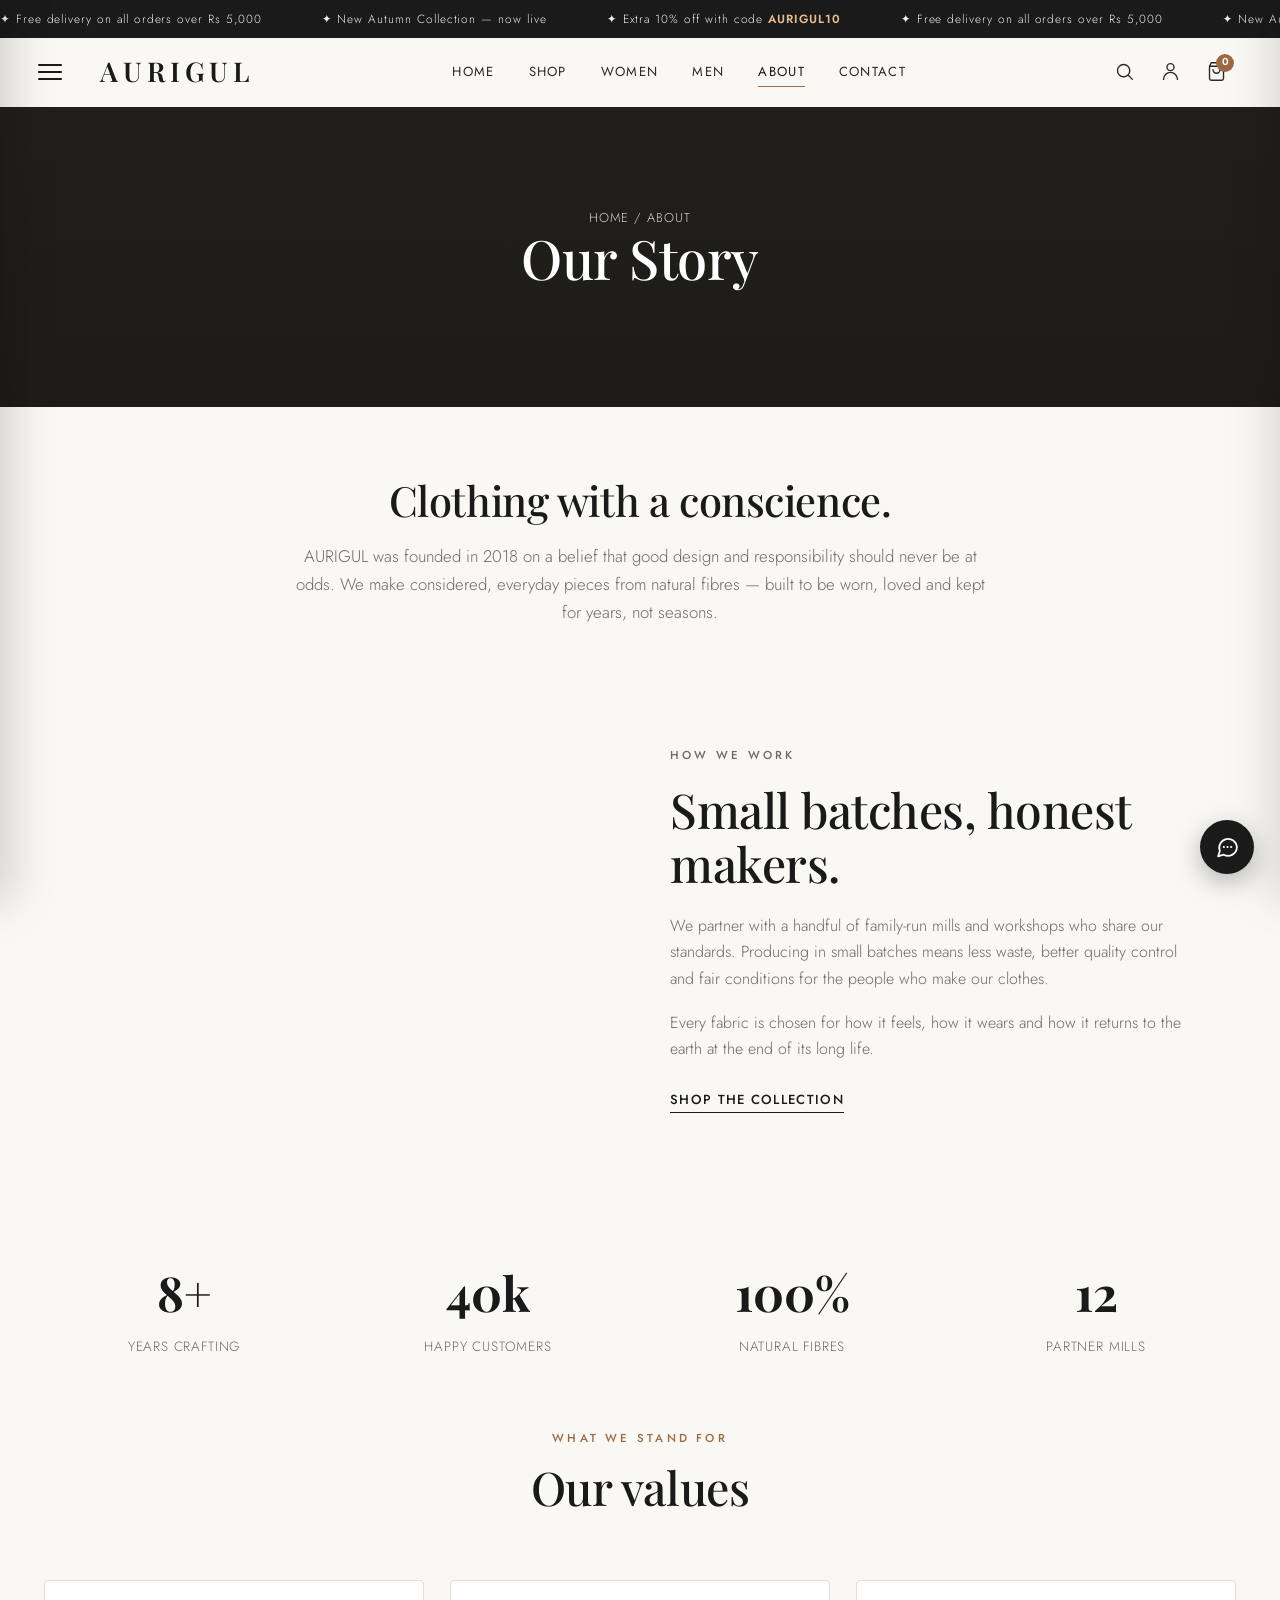
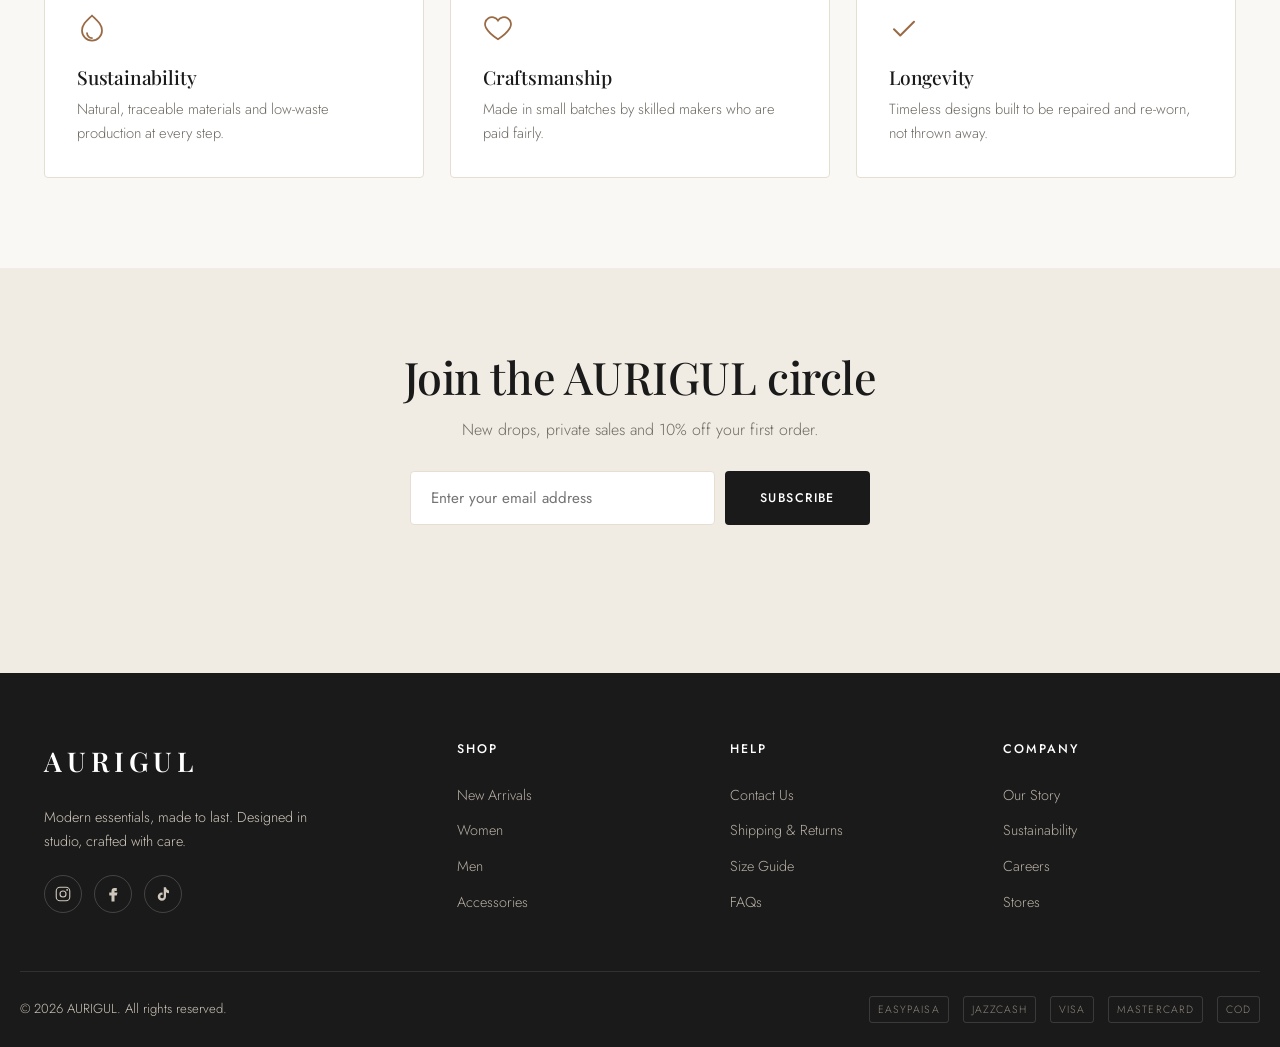
==== about.html @ cb92e051 "Add website files" ====
<!DOCTYPE html>
<html lang="en">
<head>
  <meta charset="UTF-8" />
  <meta name="viewport" content="width=device-width, initial-scale=1.0" />
  <meta name="description" content="The AURIGUL story — slow fashion, natural materials and clothing made to last." />
  <title>About — AURIGUL</title>
  <link rel="preconnect" href="https://fonts.googleapis.com" />
  <link rel="preconnect" href="https://fonts.gstatic.com" crossorigin />
  <link href="https://fonts.googleapis.com/css2?family=Jost:wght@300;400;500;600&family=Playfair+Display:ital,wght@0,400;0,500;0,600;0,700;1,400&display=swap" rel="stylesheet" />
  <link rel="stylesheet" href="css/style.css?v=4" />
  <link rel="icon" href="data:image/svg+xml,<svg xmlns='http://www.w3.org/2000/svg' viewBox='0 0 100 100'><text y='.9em' font-size='90' font-family='serif'>A</text></svg>" />
</head>
<body>

  <div class="announcement"><div class="announcement__track">
    <span>✦ Free delivery on all orders over Rs 5,000</span><span>✦ New Autumn Collection — now live</span><span>✦ Extra 10% off with code <strong>AURIGUL10</strong></span>
    <span>✦ Free delivery on all orders over Rs 5,000</span><span>✦ New Autumn Collection — now live</span><span>✦ Extra 10% off with code <strong>AURIGUL10</strong></span>
  </div></div>

  <header class="header" id="header">
    <nav class="nav container">
      <div class="nav__brand">
        <button class="nav__toggle" id="navToggle" aria-label="Open menu" aria-expanded="false"><span></span><span></span><span></span></button>
        <button class="menu-ham" id="menuToggle" aria-label="Open menu" aria-expanded="false"><span></span><span></span><span></span></button>
        <a href="index.html" class="logo">AURIGUL</a>
      </div>
      <ul class="nav__menu" id="navMenu">
        <li><a href="index.html" class="nav__link">Home</a></li>
        <li><a href="shop.html" class="nav__link">Shop</a></li>
        <li><a href="shop.html?cat=Women" class="nav__link">Women</a></li>
        <li><a href="shop.html?cat=Men" class="nav__link">Men</a></li>
        <li><a href="about.html" class="nav__link active">About</a></li>
        <li><a href="contact.html" class="nav__link">Contact</a></li>
      </ul>
      <div class="nav__actions">
        <button class="icon-btn" id="searchOpen" aria-label="Search"><svg viewBox="0 0 24 24" width="21" height="21"><path d="M21 21l-4.35-4.35M11 18a7 7 0 1 0 0-14 7 7 0 0 0 0 14z" fill="none" stroke="currentColor" stroke-width="1.6" stroke-linecap="round"/></svg></button>
        <a href="account.html" class="icon-btn" aria-label="Account"><svg viewBox="0 0 24 24" width="21" height="21"><path d="M20 21a8 8 0 0 0-16 0M12 11a4 4 0 1 0 0-8 4 4 0 0 0 0 8z" fill="none" stroke="currentColor" stroke-width="1.6" stroke-linecap="round"/></svg></a>
        <button class="icon-btn cart-btn" id="cartOpen" aria-label="Cart"><svg viewBox="0 0 24 24" width="21" height="21"><path d="M6 2l-2 4v14a2 2 0 0 0 2 2h12a2 2 0 0 0 2-2V6l-2-4H6zM4 6h16M16 10a4 4 0 0 1-8 0" fill="none" stroke="currentColor" stroke-width="1.6" stroke-linecap="round" stroke-linejoin="round"/></svg><span class="cart-count" id="cartCount">0</span></button>
      </div>
    </nav>
  </header>
  <div class="nav-overlay" id="navOverlay"></div>

  <div class="search-overlay" id="searchOverlay">
    <div class="search-box">
      <p class="search-box__label">What are you looking for?</p>
      <form class="search-box__form" onsubmit="return false;"><svg viewBox="0 0 24 24" width="22" height="22"><path d="M21 21l-4.35-4.35M11 18a7 7 0 1 0 0-14 7 7 0 0 0 0 14z" fill="none" stroke="currentColor" stroke-width="1.6" stroke-linecap="round"/></svg><input type="text" placeholder="Search products…" /></form>
    </div>
    <button class="search-close" id="searchClose" aria-label="Close search">&times;</button>
  </div>

  <section class="page-hero page-hero--about">
    <p class="breadcrumb"><a href="index.html">Home</a> / About</p>
    <h1>Our Story</h1>
  </section>

  <div class="about-lead reveal">
    <h2>Clothing with a conscience.</h2>
    <p>AURIGUL was founded in 2018 on a belief that good design and responsibility should never be at odds. We make considered, everyday pieces from natural fibres — built to be worn, loved and kept for years, not seasons.</p>
  </div>

  <!-- Brand story reused block -->
  <section class="story">
    <div class="story__media reveal">
      <img src="https://images.unsplash.com/photo-1556905055-8f358a7a47b2?auto=format&fit=crop&w=1000&q=80" alt="Fabric detail" loading="lazy" onerror="this.style.display='none'" />
    </div>
    <div class="story__content reveal">
      <p class="eyebrow">How we work</p>
      <h2 class="story__title">Small batches, honest makers.</h2>
      <p>We partner with a handful of family-run mills and workshops who share our standards. Producing in small batches means less waste, better quality control and fair conditions for the people who make our clothes.</p>
      <p>Every fabric is chosen for how it feels, how it wears and how it returns to the earth at the end of its long life.</p>
      <a href="shop.html" class="link-underline">Shop the collection</a>
    </div>
  </section>

  <div class="container">
    <div class="about-stats">
      <div class="stat reveal"><b>8+</b><span>Years crafting</span></div>
      <div class="stat reveal"><b>40k</b><span>Happy customers</span></div>
      <div class="stat reveal"><b>100%</b><span>Natural fibres</span></div>
      <div class="stat reveal"><b>12</b><span>Partner mills</span></div>
    </div>

    <div class="section__head reveal" style="margin-top:20px;">
      <p class="eyebrow">What we stand for</p>
      <h2 class="section__title">Our values</h2>
    </div>

    <div class="values">
      <div class="value reveal">
        <svg viewBox="0 0 24 24" width="30" height="30"><path d="M12 2C8 6 4 9 4 14a8 8 0 0 0 16 0c0-5-4-8-8-12zM12 20a4 4 0 0 1-4-4" fill="none" stroke="currentColor" stroke-width="1.4" stroke-linecap="round" stroke-linejoin="round"/></svg>
        <h4>Sustainability</h4>
        <p>Natural, traceable materials and low-waste production at every step.</p>
      </div>
      <div class="value reveal">
        <svg viewBox="0 0 24 24" width="30" height="30"><path d="M12 21s-7-4.5-9.5-9A5 5 0 0 1 12 6a5 5 0 0 1 9.5 6c-2.5 4.5-9.5 9-9.5 9z" fill="none" stroke="currentColor" stroke-width="1.4"/></svg>
        <h4>Craftsmanship</h4>
        <p>Made in small batches by skilled makers who are paid fairly.</p>
      </div>
      <div class="value reveal">
        <svg viewBox="0 0 24 24" width="30" height="30"><path d="M20 7L9 18l-5-5" fill="none" stroke="currentColor" stroke-width="1.6" stroke-linecap="round" stroke-linejoin="round"/></svg>
        <h4>Longevity</h4>
        <p>Timeless designs built to be repaired and re-worn, not thrown away.</p>
      </div>
    </div>
  </div>

  <section class="newsletter">
    <div class="newsletter__inner reveal">
      <h2>Join the AURIGUL circle</h2>
      <p>New drops, private sales and 10% off your first order.</p>
      <form class="newsletter__form" id="newsletterForm"><input type="email" placeholder="Enter your email address" required /><button type="submit" class="btn btn--dark">Subscribe</button></form>
      <p class="newsletter__note" id="newsletterNote"></p>
    </div>
  </section>

  <footer class="footer">
    <div class="footer__grid container">
      <div class="footer__brand">
        <a href="index.html" class="logo logo--light">AURIGUL</a>
        <p>Modern essentials, made to last. Designed in studio, crafted with care.</p>
        <div class="socials">
          <a href="#" aria-label="Instagram"><svg viewBox="0 0 24 24" width="18" height="18"><rect x="3" y="3" width="18" height="18" rx="5" fill="none" stroke="currentColor" stroke-width="1.5"/><circle cx="12" cy="12" r="4" fill="none" stroke="currentColor" stroke-width="1.5"/><circle cx="17.5" cy="6.5" r="1.2" fill="currentColor"/></svg></a>
          <a href="#" aria-label="Facebook"><svg viewBox="0 0 24 24" width="18" height="18"><path d="M14 8h3V4h-3a4 4 0 0 0-4 4v2H7v4h3v8h4v-8h3l1-4h-4V8a1 1 0 0 1 1-1z" fill="currentColor"/></svg></a>
          <a href="#" aria-label="TikTok"><svg viewBox="0 0 24 24" width="18" height="18"><path d="M16 3c.3 2.3 1.9 4 4 4.3V11c-1.6 0-3-.5-4-1.3v5.8a5.5 5.5 0 1 1-5.5-5.5c.3 0 .6 0 .9.1v3.2a2.3 2.3 0 1 0 1.6 2.2V3H16z" fill="currentColor"/></svg></a>
        </div>
      </div>
      <div class="footer__col"><h5>Shop</h5><a href="shop.html">New Arrivals</a><a href="shop.html?cat=Women">Women</a><a href="shop.html?cat=Men">Men</a><a href="shop.html?cat=Accessories">Accessories</a></div>
      <div class="footer__col"><h5>Help</h5><a href="contact.html">Contact Us</a><a href="#">Shipping & Returns</a><a href="#">Size Guide</a><a href="#">FAQs</a></div>
      <div class="footer__col"><h5>Company</h5><a href="about.html">Our Story</a><a href="#">Sustainability</a><a href="#">Careers</a><a href="#">Stores</a></div>
    </div>
    <div class="footer__bottom container">
      <p>© <span id="year"></span> AURIGUL. All rights reserved.</p>
      <div class="pay"><span>EASYPAISA</span><span>JAZZCASH</span><span>VISA</span><span>MASTERCARD</span><span>COD</span></div>
    </div>
  </footer>

  <div class="drawer" id="cartDrawer" aria-hidden="true">
    <div class="drawer__head"><h3>Your Cart (<span id="drawerCount">0</span>)</h3><button class="drawer__close" id="cartClose" aria-label="Close cart">&times;</button></div>
    <div class="drawer__body" id="cartItems"></div>
    <div class="drawer__foot">
      <div class="drawer__subtotal"><span>Subtotal</span><strong id="cartTotal">Rs 0</strong></div>
      <p class="drawer__ship">Shipping & taxes calculated at checkout.</p>
      <button class="btn btn--dark btn--block" id="checkoutBtn">Checkout</button>
      <button class="btn btn--ghost btn--block" id="continueBtn">Continue shopping</button>
    </div>
  </div>
  <div class="drawer-overlay" id="drawerOverlay"></div>

  <button class="to-top" id="toTop" aria-label="Back to top">↑</button>
  <div class="toast" id="toast"></div>
  <script src="js/main.js?v=4"></script>
  <script src="js/chat.js?v=1"></script>
</body>
</html>
---- css/style.css ----
/* =========================================================
   AURIGUL — Clothing Brand Stylesheet
   Fully responsive · mobile-first · theme via CSS variables
   ========================================================= */

:root {
  /* Colours */
  --bg:        #faf8f4;
  --bg-alt:    #f1ece3;
  --ink:       #1a1a1a;
  --charcoal:  #2c2a26;
  --muted:     #6e6a63;
  --line:      #e6ded2;
  --accent:    #9a6a45;
  --accent-dk: #7d5233;
  --light:     #ffffff;
  --sale:      #b4472e;

  /* Type */
  --serif: 'Playfair Display', Georgia, serif;
  --sans:  'Jost', 'Segoe UI', system-ui, sans-serif;

  /* Layout */
  --wrap: 1240px;
  --radius: 4px;
  --header-h: 68px;

  /* Motion */
  --ease: cubic-bezier(.22,.61,.36,1);
  --t: .35s var(--ease);
}

/* ---------- Reset ---------- */
*,*::before,*::after { box-sizing: border-box; margin: 0; padding: 0; }
html { scroll-behavior: smooth; -webkit-text-size-adjust: 100%; }
body {
  font-family: var(--sans);
  color: var(--ink);
  background: var(--bg);
  line-height: 1.65;
  font-weight: 300;
  overflow-x: hidden;
}
img { display: block; max-width: 100%; height: auto; }
a { color: inherit; text-decoration: none; }
button { font-family: inherit; cursor: pointer; border: none; background: none; color: inherit; }
ul { list-style: none; }
input { font-family: inherit; }

.container { width: 100%; max-width: var(--wrap); margin: 0 auto; padding: 0 24px; }

h1,h2,h3,h4 { font-family: var(--serif); font-weight: 500; line-height: 1.12; letter-spacing: -0.01em; }

/* ---------- Buttons ---------- */
.btn {
  display: inline-flex; align-items: center; justify-content: center;
  gap: .5rem;
  padding: 15px 34px;
  font-size: .78rem; font-weight: 500; letter-spacing: .12em; text-transform: uppercase;
  border: 1px solid transparent;
  border-radius: var(--radius);
  transition: all var(--t);
  white-space: nowrap;
}
.btn--dark  { background: var(--ink); color: #fff; }
.btn--dark:hover  { background: var(--accent-dk); transform: translateY(-2px); }
.btn--light { background: #fff; color: var(--ink); }
.btn--light:hover { background: var(--accent); color: #fff; transform: translateY(-2px); }
.btn--ghost { border-color: currentColor; color: var(--ink); }
.btn--ghost:hover { background: var(--ink); color: #fff; }
.btn--block { width: 100%; margin-top: 10px; }

.eyebrow {
  font-size: .72rem; letter-spacing: .28em; text-transform: uppercase;
  color: var(--accent); font-weight: 500; margin-bottom: 14px;
}
.eyebrow--light { color: #e9cdb5; }

.link-underline {
  position: relative; font-size: .82rem; letter-spacing: .1em; text-transform: uppercase;
  font-weight: 500; padding-bottom: 3px;
}
.link-underline::after {
  content: ""; position: absolute; left: 0; bottom: 0; width: 100%; height: 1px;
  background: currentColor; transform: scaleX(1); transform-origin: right;
  transition: transform var(--t);
}
.link-underline:hover::after { transform: scaleX(0); transform-origin: left; }

/* ---------- Announcement bar ---------- */
.announcement {
  background: var(--ink); color: #f3ede4; overflow: hidden;
  font-size: .74rem; letter-spacing: .08em;
}
.announcement__track {
  display: flex; gap: 60px; width: max-content;
  padding: 9px 0; white-space: nowrap;
  animation: marquee 28s linear infinite;
}
.announcement__track strong { color: #e6b98f; font-weight: 600; }
@keyframes marquee { from { transform: translateX(0);} to { transform: translateX(-50%);} }

/* ---------- Header ---------- */
.header {
  position: sticky; top: 0; z-index: 100;
  background: rgba(250,248,244,.9);
  backdrop-filter: blur(10px);
  border-bottom: 1px solid transparent;
  transition: box-shadow var(--t), border-color var(--t);
}
.header.scrolled { border-color: var(--line); box-shadow: 0 4px 24px rgba(0,0,0,.04); }
.nav {
  height: var(--header-h);
  display: flex; align-items: center; justify-content: space-between;
}
.logo {
  font-family: var(--serif); font-size: 1.7rem; font-weight: 600;
  letter-spacing: .18em; color: var(--ink);
}
.logo--light { color: #fff; }

.nav__menu { display: flex; gap: 34px; }
.nav__link {
  position: relative; font-size: .82rem; letter-spacing: .1em; text-transform: uppercase;
  font-weight: 400; color: var(--charcoal); padding: 6px 0;
}
.nav__link::after {
  content: ""; position: absolute; left: 0; bottom: 0; height: 1px; width: 100%;
  background: var(--accent); transform: scaleX(0); transform-origin: left; transition: transform var(--t);
}
.nav__link:hover::after,
.nav__link.active::after { transform: scaleX(1); }
.nav__link.active { color: var(--ink); }

.nav__actions { display: flex; align-items: center; gap: 6px; }
.icon-btn {
  position: relative; width: 40px; height: 40px; border-radius: 50%;
  display: grid; place-items: center; color: var(--charcoal);
  transition: background var(--t), color var(--t);
}
.icon-btn:hover { background: var(--bg-alt); color: var(--accent); }
.cart-count {
  position: absolute; top: 2px; right: 2px;
  min-width: 18px; height: 18px; padding: 0 4px;
  background: var(--accent); color: #fff; font-size: .64rem; font-weight: 600;
  border-radius: 10px; display: grid; place-items: center; line-height: 1;
}

/* Hamburger */
.nav__toggle { display: none; width: 40px; height: 40px; flex-direction: column; gap: 5px; align-items: center; justify-content: center; }
.nav__toggle span { display: block; width: 22px; height: 2px; background: var(--ink); transition: transform var(--t), opacity var(--t); }
.nav__toggle.open span:nth-child(1) { transform: translateY(7px) rotate(45deg); }
.nav__toggle.open span:nth-child(2) { opacity: 0; }
.nav__toggle.open span:nth-child(3) { transform: translateY(-7px) rotate(-45deg); }

.nav-overlay {
  position: fixed; inset: 0; background: rgba(0,0,0,.4); z-index: 90;
  opacity: 0; visibility: hidden; transition: opacity var(--t), visibility var(--t);
}
.nav-overlay.show { opacity: 1; visibility: visible; }

/* ---------- Search bar overlay (opens as a top bar, page visible behind) ---------- */
.search-overlay {
  position: fixed; inset: 0; z-index: 120;
  background: rgba(20,18,15,.5); backdrop-filter: blur(3px);
  display: flex; align-items: flex-start; justify-content: center; gap: 12px;
  padding: 16px 20px;
  opacity: 0; visibility: hidden; transition: opacity var(--t), visibility var(--t);
}
.search-overlay.show { opacity: 1; visibility: visible; }
.search-box { width: 100%; max-width: 720px; transform: translateY(-14px); transition: transform var(--t); }
.search-overlay.show .search-box { transform: none; }
.search-box__label, .search-box__tags { display: none; }
.search-box__form {
  display: flex; align-items: center; gap: 12px;
  background: #fff; border: none; border-radius: 40px;
  padding: 15px 24px; box-shadow: 0 12px 34px rgba(0,0,0,.22);
}
.search-box__form input { flex: 1; order: 0; border: none; background: none; font-size: 1.02rem; color: var(--ink); outline: none; }
.search-box__form svg { order: 1; color: var(--charcoal); flex-shrink: 0; }
.search-close {
  position: static; flex-shrink: 0;
  width: 46px; height: 46px; display: grid; place-items: center;
  font-size: 2rem; line-height: 1; color: #fff;
}

/* ---------- Hero ---------- */
.hero { position: relative; height: calc(100vh - var(--header-h)); min-height: 560px; max-height: 900px; display: flex; align-items: center; overflow: hidden; }
.hero__media { position: absolute; inset: 0; z-index: -1; }
.hero__media img { width: 100%; height: 100%; object-fit: cover; object-position: center 25%; }
.hero__media::after { content: ""; position: absolute; inset: 0; background: linear-gradient(90deg, rgba(20,18,15,.55) 0%, rgba(20,18,15,.15) 55%, transparent 100%); }
.hero__content { position: relative; color: #fff; max-width: 640px; }
.hero__eyebrow { font-size: .78rem; letter-spacing: .3em; text-transform: uppercase; color: #f0d8bf; margin-bottom: 20px; }
.hero__title { font-size: clamp(2.4rem, 6vw, 4.6rem); font-weight: 500; margin-bottom: 22px; }
.hero__text { font-size: 1.05rem; max-width: 460px; margin-bottom: 34px; color: #f2ece3; }
.hero__cta { display: flex; flex-wrap: wrap; gap: 14px; }
.hero__cta .btn--ghost { color: #fff; }
.hero__cta .btn--ghost:hover { background: #fff; color: var(--ink); }
.hero__scroll { position: absolute; bottom: 26px; right: 28px; width: 26px; height: 42px; border: 1.5px solid rgba(255,255,255,.6); border-radius: 14px; display: grid; justify-items: center; padding-top: 8px; }
@media (max-width: 600px) { .hero__scroll { display: none; } }
.hero__scroll span { width: 3px; height: 8px; background: #fff; border-radius: 3px; animation: scrolldot 1.6s infinite; }
@keyframes scrolldot { 0%{opacity:0; transform: translateY(-4px);} 50%{opacity:1;} 100%{opacity:0; transform: translateY(10px);} }

/* ---------- Marquee strip ---------- */
.strip { background: var(--accent); color: #fff; overflow: hidden; }
.strip__track { display: flex; gap: 46px; width: max-content; padding: 15px 0; white-space: nowrap; animation: marquee 26s linear infinite; font-size: .82rem; letter-spacing: .18em; text-transform: uppercase; }

/* ---------- Sections ---------- */
.section { padding: 84px 0; }
.section__head { text-align: center; max-width: 560px; margin: 0 auto 46px; }
.section__head--row { display: flex; justify-content: space-between; align-items: flex-end; text-align: left; max-width: 100%; }
.section__title { font-size: clamp(1.9rem, 4vw, 2.9rem); }

/* ---------- Categories ---------- */
.categories { display: grid; grid-template-columns: repeat(3,1fr); gap: 22px; }
.cat-card { position: relative; overflow: hidden; border-radius: var(--radius); aspect-ratio: 3/4; }
.cat-card img { width: 100%; height: 100%; object-fit: cover; transition: transform .7s var(--ease); }
.cat-card::after { content: ""; position: absolute; inset: 0; background: linear-gradient(to top, rgba(0,0,0,.55), transparent 55%); }
.cat-card:hover img { transform: scale(1.06); }
.cat-card__body { position: absolute; left: 26px; bottom: 24px; z-index: 2; color: #fff; }
.cat-card__body h3 { font-size: 1.7rem; margin-bottom: 4px; }
.cat-card__link { font-size: .8rem; letter-spacing: .12em; text-transform: uppercase; opacity: .9; }

/* ---------- Products ---------- */
.products { display: grid; grid-template-columns: repeat(4,1fr); gap: 26px 22px; }
.product { position: relative; }
.product__media, .product__name { cursor: pointer; }
.product__name:hover { color: var(--accent); }
.product__media { position: relative; overflow: hidden; border-radius: var(--radius); background: var(--bg-alt); aspect-ratio: 3/4; margin-bottom: 14px; }
.product__media img { width: 100%; height: 100%; object-fit: cover; transition: transform .7s var(--ease), opacity var(--t); }
.product:hover .product__media img { transform: scale(1.05); }
.product__badge { position: absolute; top: 12px; left: 12px; z-index: 2; background: var(--ink); color: #fff; font-size: .64rem; letter-spacing: .1em; text-transform: uppercase; padding: 5px 11px; border-radius: 30px; }
.product__badge--sale { background: var(--sale); }
.product__fav { position: absolute; top: 10px; right: 10px; z-index: 2; width: 36px; height: 36px; border-radius: 50%; background: rgba(255,255,255,.9); display: grid; place-items: center; color: var(--charcoal); opacity: 0; transform: translateY(-6px); transition: all var(--t); }
.product:hover .product__fav { opacity: 1; transform: translateY(0); }
.product__fav.active { color: var(--sale); }
.product__add {
  position: absolute; left: 12px; right: 12px; bottom: 12px; z-index: 2;
  background: #fff; color: var(--ink); font-size: .74rem; letter-spacing: .1em; text-transform: uppercase; font-weight: 500;
  padding: 12px; border-radius: var(--radius);
  opacity: 0; transform: translateY(12px); transition: all var(--t);
}
.product:hover .product__add { opacity: 1; transform: translateY(0); }
.product__add:hover { background: var(--ink); color: #fff; }
.product__info { display: flex; justify-content: space-between; gap: 10px; align-items: baseline; }
.product__name { font-size: .96rem; font-weight: 400; color: var(--ink); }
.product__cat { font-size: .74rem; color: var(--muted); letter-spacing: .04em; margin-top: 2px; }
.product__price { font-size: .95rem; font-weight: 500; white-space: nowrap; }
.product__price del { color: var(--muted); font-weight: 300; margin-right: 6px; font-size: .85rem; }
.product__price ins { color: var(--sale); text-decoration: none; }
.product__stars { color: #d8a24a; font-size: .78rem; letter-spacing: 1px; margin-top: 6px; }

/* ---------- Collection banner ---------- */
.banner { position: relative; display: grid; grid-template-columns: 1fr 1fr; min-height: 520px; margin: 40px 0; }
.banner__media { position: relative; overflow: hidden; }
.banner__media img { width: 100%; height: 100%; object-fit: cover; }
.banner__content { background: var(--charcoal); color: #f3ede4; display: flex; flex-direction: column; justify-content: center; padding: 70px clamp(28px,6vw,90px); }
.banner__title { font-size: clamp(2rem, 4vw, 3.2rem); margin-bottom: 18px; color: #fff; }
.banner__text { color: #cfc7bb; margin-bottom: 30px; max-width: 420px; }

/* ---------- Features ---------- */
.features { display: grid; grid-template-columns: repeat(4,1fr); gap: 30px; padding: 70px 24px; border-top: 1px solid var(--line); border-bottom: 1px solid var(--line); text-align: center; }
.feature svg { color: var(--accent); margin: 0 auto 16px; }
.feature h4 { font-size: 1.1rem; margin-bottom: 6px; }
.feature p { font-size: .88rem; color: var(--muted); }

/* ---------- Story ---------- */
.story { display: grid; grid-template-columns: 1fr 1fr; gap: 60px; align-items: center; padding: 90px 24px; max-width: var(--wrap); margin: 0 auto; }
.story__media { overflow: hidden; border-radius: var(--radius); }
.story__media img { width: 100%; aspect-ratio: 4/5; object-fit: cover; }
.story__title { font-size: clamp(1.9rem, 4vw, 3rem); margin-bottom: 22px; }
.story__content p { color: var(--muted); margin-bottom: 18px; max-width: 520px; }
.story__content .link-underline { margin-top: 8px; display: inline-block; }

/* ---------- Testimonials ---------- */
.testimonials { display: grid; grid-template-columns: repeat(3,1fr); gap: 24px; }
.testimonial { background: var(--light); border: 1px solid var(--line); border-radius: var(--radius); padding: 34px 30px; }
.testimonial .stars { color: #d8a24a; letter-spacing: 2px; margin-bottom: 16px; }
.testimonial p { font-family: var(--serif); font-style: italic; font-size: 1.08rem; color: var(--charcoal); margin-bottom: 18px; line-height: 1.55; }
.testimonial footer { font-size: .82rem; letter-spacing: .1em; text-transform: uppercase; color: var(--muted); }

/* ---------- Newsletter ---------- */
.newsletter { background: var(--bg-alt); padding: 84px 24px; text-align: center; }
.newsletter__inner { max-width: 560px; margin: 0 auto; }
.newsletter h2 { font-size: clamp(1.9rem, 4vw, 2.8rem); margin-bottom: 14px; }
.newsletter p { color: var(--muted); margin-bottom: 28px; }
.newsletter__form { display: flex; gap: 10px; max-width: 460px; margin: 0 auto; }
.newsletter__form input { flex: 1; padding: 15px 20px; border: 1px solid var(--line); border-radius: var(--radius); background: #fff; font-size: .95rem; outline: none; transition: border var(--t); }
.newsletter__form input:focus { border-color: var(--accent); }
.newsletter__note { margin-top: 16px; font-size: .86rem; color: var(--accent-dk); min-height: 20px; }

/* ---------- Footer ---------- */
.footer { background: var(--ink); color: #cfc7bb; padding-top: 66px; }
.footer__grid { display: grid; grid-template-columns: 1.6fr 1fr 1fr 1fr; gap: 40px; padding-bottom: 50px; }
.footer__brand p { font-size: .9rem; margin: 18px 0 22px; max-width: 300px; }
.footer__brand .logo { display: inline-block; margin-bottom: 4px; }
.socials { display: flex; gap: 12px; }
.socials a { width: 38px; height: 38px; border: 1px solid rgba(255,255,255,.18); border-radius: 50%; display: grid; place-items: center; color: #cfc7bb; transition: all var(--t); }
.socials a:hover { background: var(--accent); border-color: var(--accent); color: #fff; }
.footer__col h5 { color: #fff; font-family: var(--sans); font-size: .78rem; letter-spacing: .16em; text-transform: uppercase; margin-bottom: 18px; font-weight: 500; }
.footer__col a { display: block; font-size: .9rem; padding: 6px 0; color: #b8b0a5; transition: color var(--t), padding-left var(--t); }
.footer__col a:hover { color: #fff; padding-left: 5px; }
.footer__bottom { display: flex; justify-content: space-between; align-items: center; gap: 16px; padding: 24px 0; border-top: 1px solid rgba(255,255,255,.1); font-size: .82rem; }
.pay { display: flex; flex-wrap: wrap; gap: 14px; }
.pay span { font-size: .66rem; letter-spacing: .1em; color: #8f887d; border: 1px solid rgba(255,255,255,.14); padding: 4px 8px; border-radius: 3px; }

/* ---------- Cart drawer ---------- */
.drawer {
  position: fixed; top: 0; right: 0; z-index: 130;
  width: 420px; max-width: 90vw; height: 100%;
  background: var(--bg); display: flex; flex-direction: column;
  transform: translateX(100%); transition: transform .4s var(--ease);
  box-shadow: -12px 0 40px rgba(0,0,0,.12);
}
.drawer.open { transform: translateX(0); }
.drawer__head { display: flex; justify-content: space-between; align-items: center; padding: 22px 26px; border-bottom: 1px solid var(--line); }
.drawer__head h3 { font-size: 1.25rem; }
.drawer__close { font-size: 2rem; line-height: 1; color: var(--charcoal); }
.drawer__body { flex: 1; overflow-y: auto; padding: 10px 26px; }
.cart-empty { text-align: center; color: var(--muted); padding: 70px 0; }
.cart-empty svg { color: var(--line); margin: 0 auto 16px; }
.cart-item { display: grid; grid-template-columns: 74px 1fr auto; gap: 14px; padding: 18px 0; border-bottom: 1px solid var(--line); }
.cart-item__img { width: 74px; height: 92px; object-fit: cover; border-radius: 3px; background: var(--bg-alt); }
.cart-item__name { font-size: .92rem; margin-bottom: 3px; }
.cart-item__meta { font-size: .78rem; color: var(--muted); margin-bottom: 10px; }
.qty { display: inline-flex; align-items: center; border: 1px solid var(--line); border-radius: 30px; }
.qty button { width: 26px; height: 26px; font-size: 1rem; color: var(--charcoal); display: grid; place-items: center; }
.qty span { min-width: 24px; text-align: center; font-size: .84rem; }
.cart-item__right { display: flex; flex-direction: column; align-items: flex-end; justify-content: space-between; }
.cart-item__price { font-size: .9rem; font-weight: 500; }
.cart-item__remove { font-size: .74rem; color: var(--muted); text-decoration: underline; }
.cart-item__remove:hover { color: var(--sale); }
.drawer__foot { padding: 20px 26px 26px; border-top: 1px solid var(--line); background: var(--bg); }
.drawer__subtotal { display: flex; justify-content: space-between; align-items: baseline; font-size: 1rem; margin-bottom: 4px; }
.drawer__subtotal strong { font-size: 1.35rem; font-family: var(--serif); }
.drawer__ship { font-size: .78rem; color: var(--muted); margin-bottom: 14px; }
.drawer-overlay { position: fixed; inset: 0; background: rgba(0,0,0,.45); z-index: 125; opacity: 0; visibility: hidden; transition: opacity var(--t), visibility var(--t); }
.drawer-overlay.show { opacity: 1; visibility: visible; }

/* ---------- Back to top + toast ---------- */
.to-top { position: fixed; bottom: 26px; right: 26px; z-index: 80; width: 46px; height: 46px; border-radius: 50%; background: var(--ink); color: #fff; font-size: 1.2rem; display: grid; place-items: center; opacity: 0; visibility: hidden; transform: translateY(10px); transition: all var(--t); }
.to-top.show { opacity: 1; visibility: visible; transform: translateY(0); }
.to-top:hover { background: var(--accent); }
.toast { position: fixed; bottom: 26px; left: 50%; transform: translate(-50%, 120%); z-index: 200; background: var(--ink); color: #fff; padding: 14px 26px; border-radius: 40px; font-size: .88rem; letter-spacing: .02em; opacity: 0; visibility: hidden; transition: transform .4s var(--ease), opacity .4s var(--ease), visibility .4s; box-shadow: 0 10px 30px rgba(0,0,0,.2); }
.toast.show { transform: translate(-50%, 0); opacity: 1; visibility: visible; }

/* ---------- Reveal animation ---------- */
.reveal { opacity: 0; transform: translateY(28px); transition: opacity .7s var(--ease), transform .7s var(--ease); }
.reveal.in { opacity: 1; transform: none; }

/* ---------- Page hero (inner pages) — image behind the title ---------- */
.page-hero {
  position: relative; overflow: hidden;
  background-color: var(--charcoal);          /* fallback if image can't load */
  background-size: cover; background-position: center;
  padding: 100px 24px 108px; text-align: center; color: #fff;
}
.page-hero::before {
  content: ""; position: absolute; inset: 0; z-index: 0;
  background: linear-gradient(rgba(20,18,15,.45), rgba(20,18,15,.6));
}
.page-hero > * { position: relative; z-index: 1; }
.page-hero h1 { font-size: clamp(2.1rem, 5vw, 3.4rem); margin-bottom: 10px; color: #fff; }
.breadcrumb { font-size: .8rem; letter-spacing: .08em; color: var(--muted); text-transform: uppercase; }
.breadcrumb a:hover { color: var(--accent); }
.page-hero .breadcrumb { color: rgba(255,255,255,.82); }
.page-hero .breadcrumb a:hover { color: #fff; }

/* Per-page hero images */
.page-hero--shop    { background-image: url('https://images.unsplash.com/photo-1441984904996-e0b6ba687e04?auto=format&fit=crop&w=1600&q=80'); }
.page-hero--about   { background-image: url('https://images.unsplash.com/photo-1487222477894-8943e31ef7b2?auto=format&fit=crop&w=1600&q=80'); }
.page-hero--contact { background-image: url('https://images.unsplash.com/photo-1556740738-b6a63e27c4df?auto=format&fit=crop&w=1600&q=80'); }
.page-hero--account { background-image: url('https://images.unsplash.com/photo-1441986300917-64674bd600d8?auto=format&fit=crop&w=1600&q=80'); }

/* ---------- Shop layout — filters live in a slide-in drawer at all sizes ---------- */
.shop { padding: 34px 0 90px; }
.filters {
  position: fixed; top: 0; left: 0; z-index: 118;
  width: 340px; max-width: 88vw; height: 100%;
  background: #fff; padding: 74px 34px 44px; overflow-y: auto;
  transform: translateX(-100%); transition: transform .4s var(--ease);
  box-shadow: 12px 0 44px rgba(0,0,0,.16);
}
.filters.open { transform: translateX(0); }
.filters__close { position: absolute; top: 22px; right: 26px; font-size: 1.9rem; line-height: 1; color: var(--ink); }

/* Outfitters-style promo header */
.filters__promo { padding-bottom: 24px; margin-bottom: 6px; border-bottom: 1px solid var(--line); }
.filters__newin { font-family: var(--sans); font-weight: 600; font-size: 1.02rem; letter-spacing: .04em; color: var(--ink); margin-bottom: 16px; }
.filters__sale { font-family: var(--sans); font-weight: 700; font-size: .9rem; letter-spacing: .01em; color: #d6241a; line-height: 1.4; }

.filters-overlay { position: fixed; inset: 0; background: rgba(0,0,0,.45); z-index: 116; opacity: 0; visibility: hidden; transition: opacity var(--t), visibility var(--t); }
.filters-overlay.show { opacity: 1; visibility: visible; }
.filters h4 { font-family: var(--sans); font-size: .72rem; font-weight: 600; letter-spacing: .18em; text-transform: uppercase; color: var(--muted); margin: 30px 0 14px; }
.filter-list button, .filter-list a { display: block; width: 100%; text-align: left; padding: 8px 0; color: var(--charcoal); font-size: .92rem; transition: color var(--t); }
.filter-list button:hover, .filter-list button.active,
.filter-list a:hover, .filter-list a.active { color: var(--ink); font-weight: 500; }
.filter-list button.active::before, .filter-list a.active::before { content: "— "; color: var(--accent); }
/* Category list reads like a nav menu — uppercase, roomy */
.filter-list--cats button, .filter-list--cats a { text-transform: uppercase; font-size: .9rem; letter-spacing: .07em; padding: 10px 0; }
.shop__bar { display: flex; justify-content: space-between; align-items: center; margin-bottom: 26px; }
.shop__count { font-size: .9rem; color: var(--muted); }
.shop__sort { border: 1px solid var(--line); border-radius: var(--radius); padding: 10px 16px; font-size: .88rem; background: #fff; color: var(--ink); outline: none; }

/* Hamburger menu (in the navbar, on the far left, then a gap, then the AURIGUL logo) */
.nav__brand { display: flex; align-items: center; gap: 30px; }
.menu-ham { display: inline-flex; flex-direction: column; gap: 5px; width: 40px; height: 40px; margin-left: -14px; align-items: center; justify-content: center; border-radius: 8px; transition: background var(--t); }
.menu-ham:hover { background: var(--bg-alt); }
.menu-ham span { display: block; width: 24px; height: 2px; background: var(--ink); border-radius: 2px; transition: transform var(--t), opacity var(--t); }
.menu-ham.open span:nth-child(1) { transform: translateY(7px) rotate(45deg); }
.menu-ham.open span:nth-child(2) { opacity: 0; }
.menu-ham.open span:nth-child(3) { transform: translateY(-7px) rotate(-45deg); }

/* Shop toolbar tools (price + sort) */
.shop__tools { display: flex; gap: 10px; flex-wrap: wrap; }

/* ---------- Contact ---------- */
.contact { display: grid; grid-template-columns: 1fr 1fr; gap: 60px; padding: 70px 0 90px; }
.contact__info h2 { font-size: 2rem; margin-bottom: 16px; }
.contact__info p { color: var(--muted); margin-bottom: 26px; max-width: 420px; }
.contact__row { display: flex; gap: 14px; margin-bottom: 22px; align-items: flex-start; }
.contact__row svg { color: var(--accent); flex-shrink: 0; margin-top: 3px; }
.contact__row h5 { font-family: var(--sans); font-size: .95rem; margin-bottom: 2px; }
.contact__row p { margin: 0; font-size: .92rem; }
.form-grid { display: grid; gap: 16px; }
.form-grid .row2 { display: grid; grid-template-columns: 1fr 1fr; gap: 16px; }
.field label { display: block; font-size: .8rem; letter-spacing: .06em; text-transform: uppercase; margin-bottom: 7px; color: var(--charcoal); }
.field input, .field textarea, .field select { width: 100%; padding: 13px 16px; border: 1px solid var(--line); border-radius: var(--radius); background: #fff; font-size: .95rem; outline: none; transition: border var(--t); }
.field input:focus, .field textarea:focus, .field select:focus { border-color: var(--accent); }
.field textarea { resize: vertical; min-height: 130px; }
.form-note { font-size: .88rem; color: var(--accent-dk); min-height: 20px; }

/* ---------- About ---------- */
.about-lead { max-width: 760px; margin: 0 auto; text-align: center; padding: 70px 24px 30px; }
.about-lead h2 { font-size: clamp(1.8rem,4vw,2.6rem); margin-bottom: 20px; }
.about-lead p { color: var(--muted); font-size: 1.05rem; }
.about-stats { display: grid; grid-template-columns: repeat(4,1fr); gap: 24px; padding: 50px 0; }
.stat { text-align: center; }
.stat b { display: block; font-family: var(--serif); font-size: clamp(2rem,4vw,3rem); color: var(--ink); }
.stat span { font-size: .84rem; letter-spacing: .06em; color: var(--muted); text-transform: uppercase; }
.values { display: grid; grid-template-columns: repeat(3,1fr); gap: 26px; padding: 20px 0 90px; }
.value { padding: 32px; border: 1px solid var(--line); border-radius: var(--radius); background: #fff; }
.value svg { color: var(--accent); margin-bottom: 16px; }
.value h4 { font-size: 1.2rem; margin-bottom: 8px; }
.value p { color: var(--muted); font-size: .92rem; }

/* ---------- Account / Auth (split image + form) ---------- */
.auth { display: grid; grid-template-columns: 1fr 1fr; min-height: 640px; }
.auth__media { background-color: var(--charcoal); background-size: cover; background-position: center; min-height: 100%; }
.auth__panel { display: flex; align-items: center; justify-content: center; padding: 64px 40px; }
.auth__form { width: 100%; max-width: 380px; }
.auth__title { text-align: center; font-family: var(--sans); font-size: 1rem; font-weight: 600; letter-spacing: .18em; text-transform: uppercase; margin-bottom: 24px; }
.auth__switch { text-align: center; font-size: .88rem; color: var(--charcoal); margin-bottom: 40px; }
.auth__link { color: var(--ink); font-weight: 600; }
.auth__link:hover { color: var(--accent); }
.auth-field { margin-bottom: 26px; }
.auth-field label { display: block; font-size: .82rem; color: var(--charcoal); margin-bottom: 8px; }
.auth-field input { width: 100%; border: none; border-bottom: 1px solid var(--line); padding: 8px 0; font-size: .95rem; background: none; color: var(--ink); outline: none; transition: border-color var(--t); }
.auth-field input:focus { border-color: var(--ink); }
.auth__forgot { display: block; text-align: right; font-size: .82rem; color: var(--charcoal); margin: -12px 0 30px; }
.auth__forgot:hover { color: var(--accent); }
.auth-check { display: flex; gap: 10px; align-items: flex-start; font-size: .82rem; color: var(--charcoal); line-height: 1.55; margin-bottom: 28px; cursor: pointer; }
.auth-check input { margin-top: 3px; flex-shrink: 0; width: 16px; height: 16px; accent-color: var(--ink); cursor: pointer; }
.auth-check a { text-decoration: underline; color: var(--ink); }
.auth-check a:hover { color: var(--accent); }
.auth-btn {
  width: 100%; padding: 16px; font-size: .8rem; letter-spacing: .14em; text-transform: uppercase; font-weight: 500;
  border: 1px solid var(--line); background-color: #f2efe9; color: #b3ac9f; cursor: not-allowed;
}
.auth-btn:not(:disabled) { background-color: var(--ink); color: #fff; border-color: var(--ink); cursor: pointer; }
.auth-btn:not(:disabled):hover { background-color: var(--accent-dk); border-color: var(--accent-dk); }
.auth-note { margin-top: 16px; font-size: .86rem; color: var(--accent-dk); text-align: center; min-height: 20px; }

/* ---------- Legal / prose pages ---------- */
.legal { max-width: 820px; margin: 0 auto; padding: 72px 0 64px; }
.legal__title { font-family: var(--serif); font-weight: 500; font-size: clamp(2.4rem, 6vw, 3.6rem); line-height: 1.1; letter-spacing: -0.01em; color: var(--ink); margin-bottom: 8px; }
.legal h2 { font-size: 1.5rem; margin: 34px 0 12px; }
.legal h2:first-child { margin-top: 0; }
.legal p, .legal li { color: var(--muted); font-size: .96rem; line-height: 1.75; margin-bottom: 14px; }
.legal ul { padding-left: 20px; margin-bottom: 16px; }
.legal li { margin-bottom: 8px; }
.legal a { color: var(--accent-dk); text-decoration: underline; }
.legal .updated { font-size: .85rem; color: var(--accent-dk); margin-bottom: 30px; }

/* ---------- Checkout ---------- */
.checkout { display: grid; grid-template-columns: 1fr 400px; gap: 50px; padding: 50px 0 90px; align-items: start; }
.checkout__head h1 { font-size: clamp(1.8rem, 4vw, 2.6rem); margin-bottom: 6px; }
.checkout__head p { color: var(--muted); margin-bottom: 28px; }
.checkout h3 { font-family: var(--sans); font-size: .82rem; letter-spacing: .12em; text-transform: uppercase; color: var(--charcoal); margin: 28px 0 14px; }
.checkout h3:first-child { margin-top: 0; }
.pay-methods { display: grid; gap: 10px; }
.pay-method { display: flex; align-items: center; gap: 12px; border: 1px solid var(--line); border-radius: var(--radius); padding: 14px 16px; cursor: pointer; font-size: .92rem; transition: border-color var(--t), background var(--t); }
.pay-method:hover { border-color: var(--accent); }
.pay-method input { accent-color: var(--ink); width: 16px; height: 16px; }
.pay-method:has(input:checked) { border-color: var(--ink); background: var(--bg-alt); }

.summary { background: var(--bg-alt); border: 1px solid var(--line); border-radius: var(--radius); padding: 26px; position: sticky; top: 90px; }
.summary h3 { margin: 0 0 8px; }
.summary-item { display: grid; grid-template-columns: 54px 1fr auto; gap: 12px; padding: 12px 0; border-bottom: 1px solid var(--line); align-items: center; }
.summary-item img { width: 54px; height: 68px; object-fit: cover; border-radius: 3px; background: #fff; }
.summary-item__name { font-size: .9rem; }
.summary-item__qty { font-size: .78rem; color: var(--muted); margin-top: 2px; }
.summary-item__price { font-size: .9rem; font-weight: 500; white-space: nowrap; }
.summary-row { display: flex; justify-content: space-between; padding: 9px 0; font-size: .92rem; color: var(--charcoal); }
.summary-total { display: flex; justify-content: space-between; align-items: baseline; padding-top: 14px; margin-top: 6px; border-top: 1px solid var(--line); }
.summary-total span { font-size: 1rem; }
.summary-total strong { font-family: var(--serif); font-size: 1.35rem; }

/* Order confirmed */
.order-confirmed { text-align: center; max-width: 560px; margin: 0 auto; padding: 90px 24px 110px; }
.order-confirmed__check { width: 78px; height: 78px; border-radius: 50%; background: var(--accent); color: #fff; display: grid; place-items: center; margin: 0 auto 26px; }
.order-confirmed h1 { font-size: clamp(1.8rem, 4vw, 2.6rem); margin-bottom: 14px; }
.order-confirmed p { color: var(--muted); margin-bottom: 8px; }
.order-confirmed__num { color: var(--ink); font-weight: 600; letter-spacing: .04em; }
.order-confirmed .btn { margin-top: 26px; }

/* ---------- Chatbot (site-wide) ---------- */
.chat-fab {
  position: fixed; bottom: 26px; right: 26px; z-index: 190;
  width: 54px; height: 54px; border-radius: 50%;
  background: var(--ink); color: #fff; display: grid; place-items: center;
  box-shadow: 0 8px 26px rgba(0,0,0,.28);
  transition: bottom .3s var(--ease), transform var(--t), background var(--t);
}
.chat-fab:hover { background: var(--accent-dk); transform: translateY(-2px); }
.chat-fab--up { bottom: 88px; }         /* rise above the back-to-top arrow when it shows */
.chat-fab svg { display: block; }
.chat-fab__close { display: none; }
.chat-fab.open .chat-fab__open { display: none; }
.chat-fab.open .chat-fab__close { display: block; }

.chat-panel {
  position: fixed; right: 26px; bottom: 92px; z-index: 191;
  width: 350px; max-width: calc(100vw - 32px);
  height: 500px; max-height: calc(100vh - 130px);
  background: var(--bg); border: 1px solid var(--line); border-radius: 14px;
  display: flex; flex-direction: column; overflow: hidden;
  box-shadow: 0 24px 60px rgba(0,0,0,.28);
  opacity: 0; visibility: hidden; transform: translateY(16px) scale(.98);
  transform-origin: bottom right;
  transition: opacity var(--t), visibility var(--t), transform var(--t), bottom .3s var(--ease);
}
.chat-panel.open { opacity: 1; visibility: visible; transform: none; }
.chat-fab--up ~ .chat-panel, .chat-panel--up { bottom: 154px; }
.chat-panel__head { display: flex; align-items: center; justify-content: space-between; gap: 10px; padding: 16px 18px; background: var(--ink); color: #fff; }
.chat-panel__title { display: flex; align-items: center; gap: 9px; font-weight: 500; font-size: .98rem; letter-spacing: .02em; }
.chat-panel__sub { font-size: .72rem; opacity: .7; font-weight: 300; }
.chat-dot { width: 8px; height: 8px; border-radius: 50%; background: #57d38c; box-shadow: 0 0 0 3px rgba(87,211,140,.25); }
.chat-panel__close { color: #fff; font-size: 1.7rem; line-height: 1; opacity: .85; }
.chat-panel__close:hover { opacity: 1; }
.chat-panel__body { flex: 1; overflow-y: auto; padding: 16px; display: flex; flex-direction: column; gap: 10px; background: var(--bg); }
.chat-msg { max-width: 82%; padding: 10px 14px; border-radius: 14px; font-size: .9rem; line-height: 1.5; white-space: pre-line; }
.chat-msg--bot { align-self: flex-start; background: #fff; border: 1px solid var(--line); border-bottom-left-radius: 4px; }
.chat-msg--user { align-self: flex-end; background: var(--ink); color: #fff; border-bottom-right-radius: 4px; }
.chat-quick { display: flex; flex-wrap: wrap; gap: 8px; margin-top: 2px; }
.chat-quick button { font-size: .78rem; padding: 7px 12px; border: 1px solid var(--line); border-radius: 30px; background: #fff; color: var(--charcoal); transition: all var(--t); }
.chat-quick button:hover { background: var(--ink); color: #fff; border-color: var(--ink); }
.chat-panel__input { display: flex; gap: 8px; padding: 12px; border-top: 1px solid var(--line); background: var(--bg); }
.chat-panel__input input { flex: 1; border: 1px solid var(--line); border-radius: 30px; padding: 11px 16px; font-size: .9rem; background: #fff; outline: none; transition: border-color var(--t); }
.chat-panel__input input:focus { border-color: var(--accent); }
.chat-panel__input button { flex-shrink: 0; width: 42px; height: 42px; border-radius: 50%; background: var(--ink); color: #fff; display: grid; place-items: center; transition: background var(--t); }
.chat-panel__input button:hover { background: var(--accent-dk); }

/* Product cards + selection total inside chat */
.chat-products { align-self: stretch; display: flex; flex-direction: column; gap: 8px; }
.chat-product { display: grid; grid-template-columns: 46px 1fr auto; gap: 10px; align-items: center; background: #fff; border: 1px solid var(--line); border-radius: 12px; padding: 8px; transition: border-color var(--t), background var(--t); }
.chat-product.selected { border-color: var(--ink); background: var(--bg-alt); }
.chat-product img { width: 46px; height: 58px; object-fit: cover; border-radius: 6px; background: var(--bg-alt); }
.chat-product__name { font-size: .85rem; line-height: 1.25; }
.chat-product__meta { font-size: .75rem; color: var(--muted); margin-top: 2px; }
.chat-product__select { width: 30px; height: 30px; flex-shrink: 0; border-radius: 50%; border: 1px solid var(--line); background: #fff; font-size: 1.05rem; line-height: 1; color: var(--ink); display: grid; place-items: center; transition: all var(--t); }
.chat-product__select:hover { border-color: var(--accent); }
.chat-product.selected .chat-product__select { background: var(--ink); color: #fff; border-color: var(--ink); }
.chat-summary { align-self: stretch; background: var(--ink); color: #fff; border-radius: 12px; padding: 13px 15px; }
.chat-summary__row { display: flex; justify-content: space-between; align-items: baseline; margin-bottom: 11px; font-size: .9rem; }
.chat-summary__total { font-family: var(--serif); font-size: 1.25rem; }
.chat-summary__actions { display: flex; gap: 8px; }
.chat-summary__actions button { flex: 1; font-size: .78rem; padding: 9px; border-radius: 8px; border: 1px solid rgba(255,255,255,.3); background: transparent; color: #fff; transition: opacity var(--t), background var(--t); }
.chat-summary__actions button.primary { background: #fff; color: var(--ink); border-color: #fff; font-weight: 500; }
.chat-summary__actions button:hover { opacity: .85; }

@media (max-width: 480px) {
  .chat-panel { right: 12px; left: 12px; width: auto; bottom: 90px; height: 70vh; }
  .chat-fab--up ~ .chat-panel, .chat-panel--up { bottom: 90px; }
}

/* =========================================================
   Responsive
   ========================================================= */
@media (max-width: 1024px) {
  .products { grid-template-columns: repeat(3,1fr); }
  .footer__grid { grid-template-columns: 1fr 1fr 1fr; }
  .footer__brand { grid-column: 1 / -1; }
  .story { gap: 40px; }
}

@media (max-width: 860px) {
  :root { --header-h: 60px; }
  .nav__menu {
    position: fixed; top: 0; left: 0; z-index: 95;
    width: 300px; max-width: 82vw; height: 100%;
    background: var(--bg); flex-direction: column; gap: 0;
    padding: 90px 32px 40px;
    transform: translateX(-100%); transition: transform .4s var(--ease);
    box-shadow: 12px 0 40px rgba(0,0,0,.12);
  }
  .nav__menu.open { transform: translateX(0); }
  .nav__menu li { width: 100%; border-bottom: 1px solid var(--line); }
  .nav__link { display: block; padding: 16px 0; font-size: .95rem; }
  .nav__link::after { display: none; }
  .nav__toggle { display: flex; order: -1; }
  /* Mobile: keep the logo inline next to the hamburger on the LEFT.
     (Do NOT position:absolute here — that also broke the footer logo,
     which shares the .logo class, making it overlap the tagline.) */
  .nav__brand { gap: 12px; }
  .nav__brand .logo { font-size: 1.5rem; }
  .banner { grid-template-columns: 1fr; }
  .banner__media { min-height: 340px; }
  .story { grid-template-columns: 1fr; padding: 60px 24px; }
  .story__media { order: -1; }
  .testimonials { grid-template-columns: 1fr; }
  .features { grid-template-columns: 1fr 1fr; gap: 34px 20px; }
  .about-stats { grid-template-columns: 1fr 1fr; }
  .values { grid-template-columns: 1fr; }
  .contact { grid-template-columns: 1fr; gap: 40px; }
  .checkout { grid-template-columns: 1fr; gap: 34px; }
  .summary { position: static; }
  /* On small screens the existing nav hamburger (navToggle) opens the
     menu, so the desktop menu hamburger is hidden. */
  .menu-ham { display: none; }
}

@media (max-width: 600px) {
  .container { padding: 0 18px; }
  .section { padding: 60px 0; }
  .categories { grid-template-columns: 1fr; gap: 16px; }
  .products { grid-template-columns: repeat(2,1fr); gap: 20px 14px; }
  .product__add { font-size: .68rem; padding: 10px; }
  .section__head--row { flex-direction: column; align-items: flex-start; gap: 14px; }
  .newsletter__form { flex-direction: column; }
  .newsletter__form .btn { width: 100%; }
  .footer__grid { grid-template-columns: 1fr 1fr; gap: 30px; }
  .footer__bottom { flex-direction: column; text-align: center; }
  .hero { min-height: 520px; }
  .hero__media::after { background: linear-gradient(to top, rgba(20,18,15,.7), rgba(20,18,15,.2)); }
  .about-stats { grid-template-columns: 1fr 1fr; gap: 30px 16px; }
  .form-grid .row2 { grid-template-columns: 1fr; }
  .auth { grid-template-columns: 1fr; min-height: 0; }
  .auth__media { min-height: 220px; }
  .auth__panel { padding: 44px 24px; }
}

@media (max-width: 380px) {
  .products { grid-template-columns: 1fr; }
}

/* ---------- Product detail (quick view) modal ---------- */
.pmodal { position: fixed; inset: 0; z-index: 140; display: grid; place-items: center; padding: 24px; opacity: 0; visibility: hidden; transition: opacity var(--t), visibility var(--t); }
.pmodal.open { opacity: 1; visibility: visible; }
.pmodal__overlay { position: absolute; inset: 0; background: rgba(0,0,0,.5); backdrop-filter: blur(2px); }
.pmodal__dialog {
  position: relative; z-index: 1; width: 100%; max-width: 860px; max-height: 90vh; overflow-y: auto;
  background: var(--bg); border-radius: var(--radius); box-shadow: 0 30px 80px rgba(0,0,0,.3);
  display: grid; grid-template-columns: 1fr 1fr;
  transform: translateY(14px) scale(.98); transition: transform var(--t);
}
.pmodal.open .pmodal__dialog { transform: none; }
.pmodal__close { position: absolute; top: 12px; right: 14px; z-index: 3; width: 38px; height: 38px; border-radius: 50%; background: rgba(255,255,255,.92); font-size: 1.7rem; line-height: 1; color: var(--ink); display: grid; place-items: center; box-shadow: 0 2px 10px rgba(0,0,0,.12); }
.pmodal__media { position: relative; background: var(--bg-alt); }
.pmodal__media img { width: 100%; height: 100%; object-fit: cover; aspect-ratio: 3/4; }
.pmodal__badge { position: absolute; top: 14px; left: 14px; z-index: 2; background: var(--ink); color: #fff; font-size: .64rem; letter-spacing: .1em; text-transform: uppercase; padding: 5px 11px; border-radius: 30px; }
.pmodal__badge.sale { background: var(--sale); }
.pmodal__badge:empty { display: none; }
.pmodal__info { padding: 42px 40px; display: flex; flex-direction: column; }
.pmodal__cat { font-size: .74rem; letter-spacing: .12em; text-transform: uppercase; color: var(--accent); margin-bottom: 8px; }
.pmodal__name { font-size: 1.8rem; margin-bottom: 8px; }
.pmodal__stars { color: #d8a24a; letter-spacing: 1px; margin-bottom: 12px; }
.pmodal__price { font-family: var(--serif); font-size: 1.5rem; margin-bottom: 16px; }
.pmodal__price del { color: var(--muted); font-size: 1.05rem; margin-right: 8px; font-weight: 300; }
.pmodal__price ins { color: var(--sale); text-decoration: none; }
.pmodal__desc { color: var(--muted); font-size: .92rem; margin-bottom: 22px; }
.pmodal__label { display: block; font-size: .72rem; letter-spacing: .14em; text-transform: uppercase; color: var(--charcoal); margin-bottom: 9px; }
.size-list { display: flex; gap: 8px; flex-wrap: wrap; margin-bottom: 22px; }
.size-list button { min-width: 46px; padding: 9px 14px; border: 1px solid var(--line); border-radius: var(--radius); font-size: .85rem; color: var(--charcoal); transition: all var(--t); }
.size-list button:hover { border-color: var(--accent); }
.size-list button.active { background: var(--ink); color: #fff; border-color: var(--ink); }
.pmodal__qtyrow { margin-bottom: 24px; }
.pmodal__qtyrow .qty { margin-top: 2px; }
.pmodal__meta { margin-top: 18px; font-size: .82rem; color: var(--muted); display: grid; gap: 6px; }

@media (max-width: 720px) {
  .pmodal { padding: 0; }
  .pmodal__dialog { grid-template-columns: 1fr; max-width: 520px; max-height: 100vh; height: 100%; border-radius: 0; }
  .pmodal__media img { aspect-ratio: 16/11; }
  .pmodal__info { padding: 26px 22px 34px; }
  .pmodal__name { font-size: 1.5rem; }
}

/* Reduced motion */
@media (prefers-reduced-motion: reduce) {
  * { animation-duration: .001ms !important; animation-iteration-count: 1 !important; transition-duration: .001ms !important; scroll-behavior: auto !important; }
  .reveal { opacity: 1; transform: none; }
}
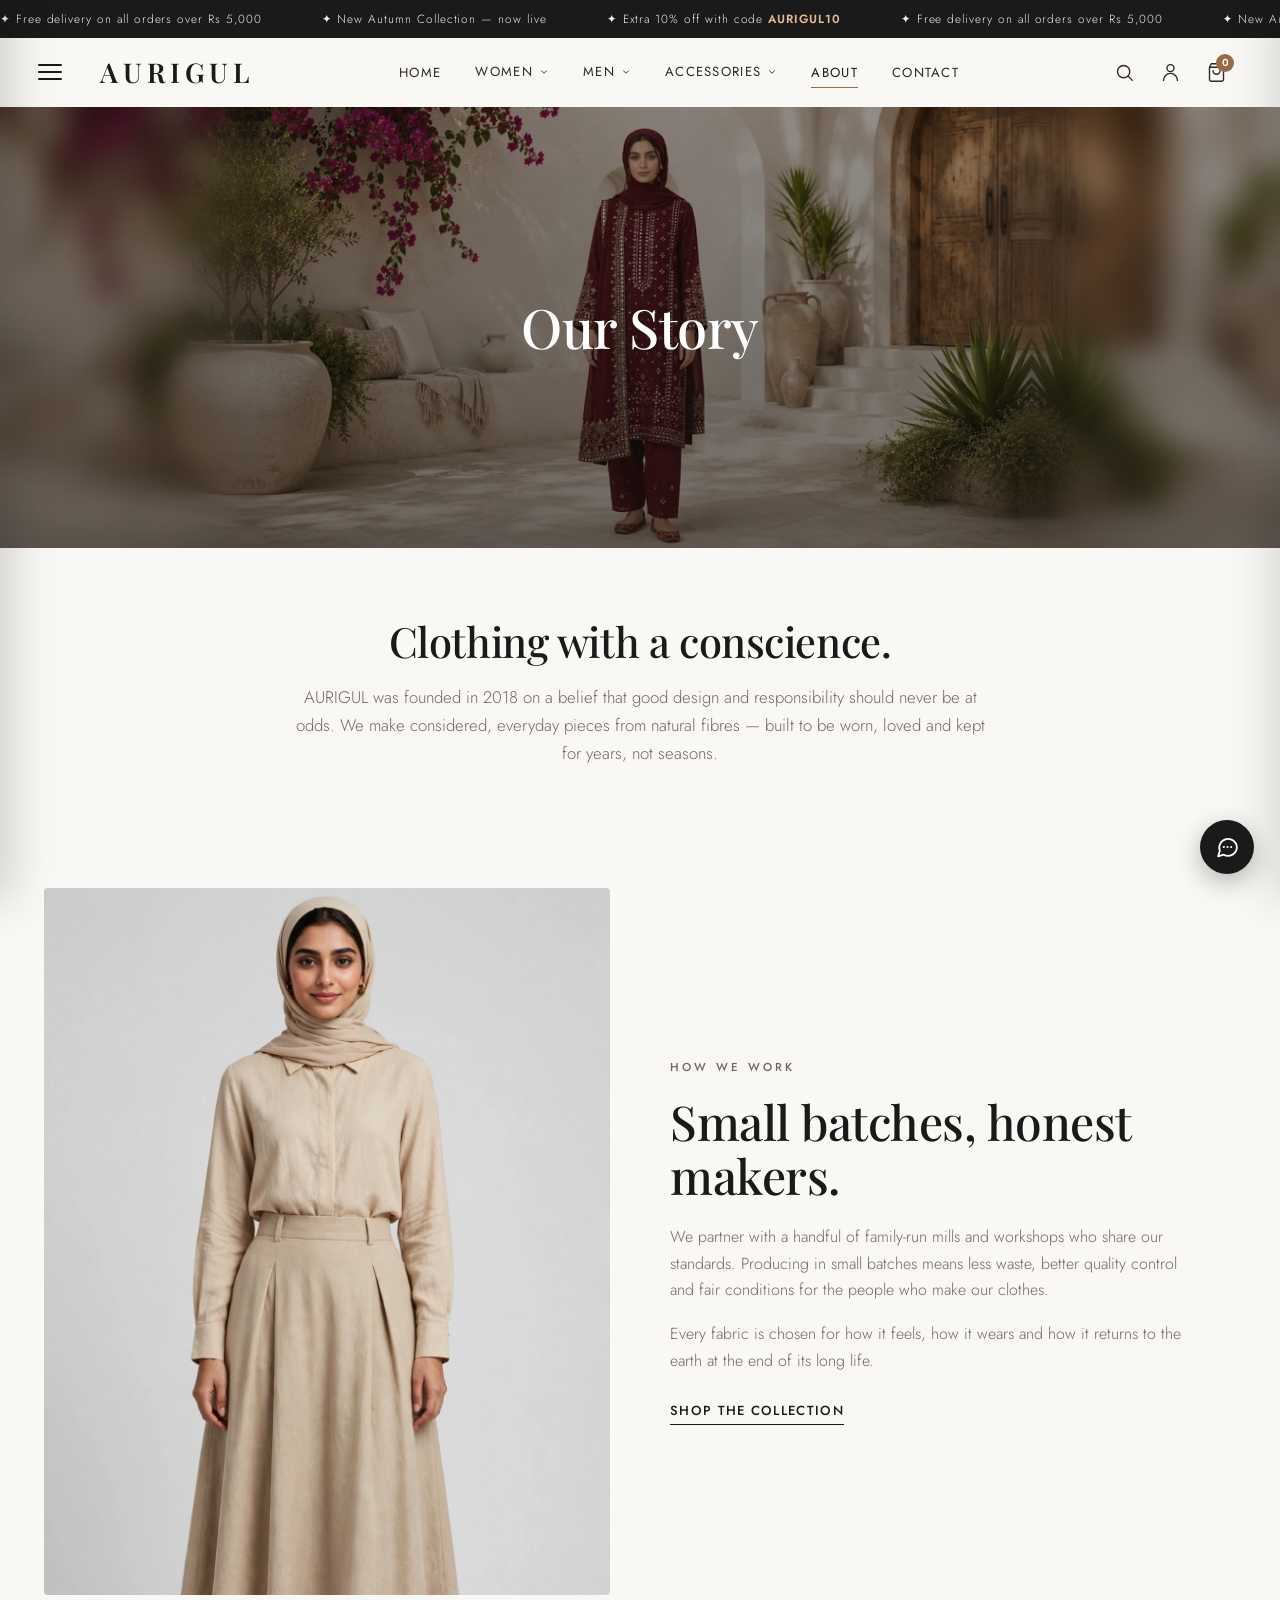
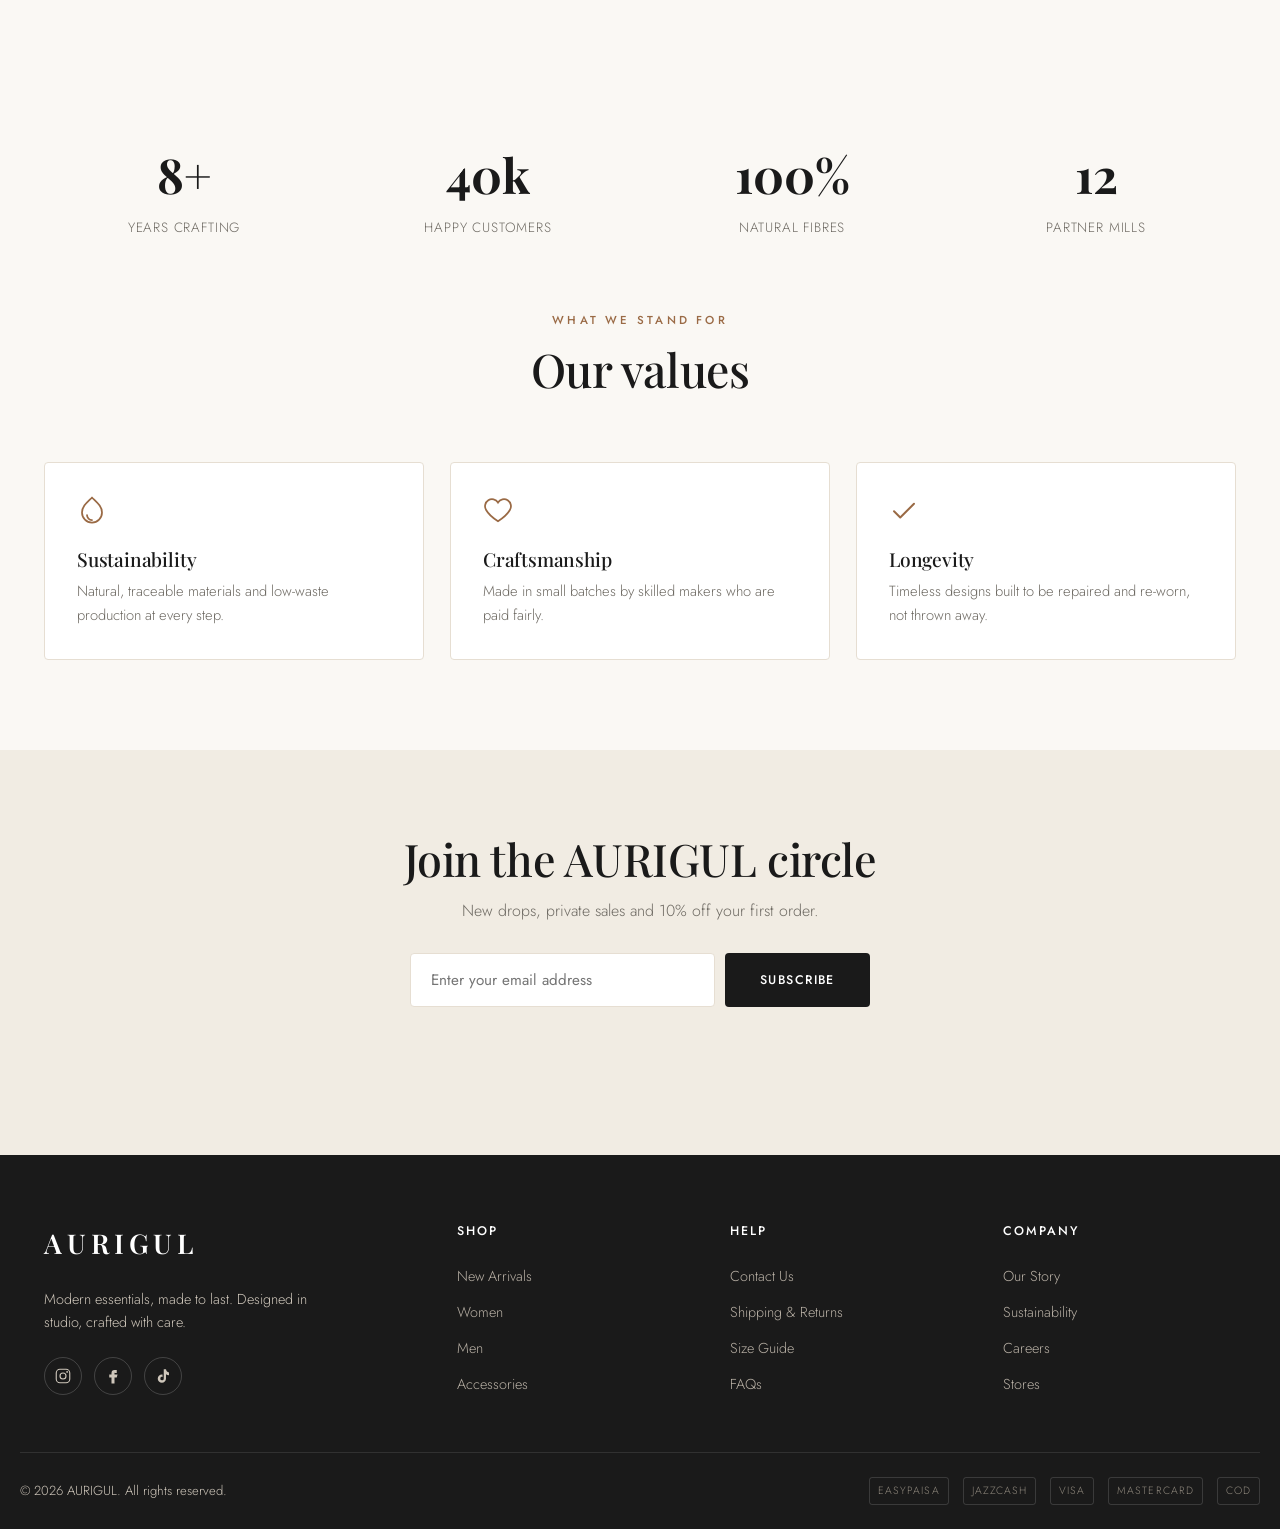
==== commit f5f8be4e: "changes" ====
--- a/about.html
+++ b/about.html
@@ -8,7 +8,7 @@
   <link rel="preconnect" href="https://fonts.googleapis.com" />
   <link rel="preconnect" href="https://fonts.gstatic.com" crossorigin />
   <link href="https://fonts.googleapis.com/css2?family=Jost:wght@300;400;500;600&family=Playfair+Display:ital,wght@0,400;0,500;0,600;0,700;1,400&display=swap" rel="stylesheet" />
-  <link rel="stylesheet" href="css/style.css?v=4" />
+  <link rel="stylesheet" href="css/style.css?v=27" />
   <link rel="icon" href="data:image/svg+xml,<svg xmlns='http://www.w3.org/2000/svg' viewBox='0 0 100 100'><text y='.9em' font-size='90' font-family='serif'>A</text></svg>" />
 </head>
 <body>
@@ -27,9 +27,9 @@
       </div>
       <ul class="nav__menu" id="navMenu">
         <li><a href="index.html" class="nav__link">Home</a></li>
-        <li><a href="shop.html" class="nav__link">Shop</a></li>
         <li><a href="shop.html?cat=Women" class="nav__link">Women</a></li>
         <li><a href="shop.html?cat=Men" class="nav__link">Men</a></li>
+        <li><a href="shop.html?cat=Accessories" class="nav__link">Accessories</a></li>
         <li><a href="about.html" class="nav__link active">About</a></li>
         <li><a href="contact.html" class="nav__link">Contact</a></li>
       </ul>
@@ -51,7 +51,6 @@
   </div>
 
   <section class="page-hero page-hero--about">
-    <p class="breadcrumb"><a href="index.html">Home</a> / About</p>
     <h1>Our Story</h1>
   </section>
 
@@ -63,7 +62,7 @@
   <!-- Brand story reused block -->
   <section class="story">
     <div class="story__media reveal">
-      <img src="https://images.unsplash.com/photo-1556905055-8f358a7a47b2?auto=format&fit=crop&w=1000&q=80" alt="Fabric detail" loading="lazy" onerror="this.style.display='none'" />
+      <img src="images/women/skirts/skirts-01.webp" alt="Fabric detail" loading="lazy" onerror="this.style.display='none'" />
     </div>
     <div class="story__content reveal">
       <p class="eyebrow">How we work</p>
@@ -150,7 +149,7 @@
 
   <button class="to-top" id="toTop" aria-label="Back to top">↑</button>
   <div class="toast" id="toast"></div>
-  <script src="js/main.js?v=4"></script>
-  <script src="js/chat.js?v=1"></script>
+  <script src="js/main.js?v=27"></script>
+  <script src="js/chat.js?v=27"></script>
 </body>
 </html>
--- a/css/style.css
+++ b/css/style.css
@@ -15,6 +15,7 @@
   --accent-dk: #7d5233;
   --light:     #ffffff;
   --sale:      #b4472e;
+  --photo:     #eae9e7;   /* studio backdrop tone behind product shots */
 
   /* Type */
   --serif: 'Playfair Display', Georgia, serif;
@@ -24,6 +25,7 @@
   --wrap: 1240px;
   --radius: 4px;
   --header-h: 68px;
+  --announce-h: 38px;
 
   /* Motion */
   --ease: cubic-bezier(.22,.61,.36,1);
@@ -90,11 +92,12 @@
 /* ---------- Announcement bar ---------- */
 .announcement {
   background: var(--ink); color: #f3ede4; overflow: hidden;
+  height: var(--announce-h);                   /* the hero subtracts this too */
   font-size: .74rem; letter-spacing: .08em;
 }
 .announcement__track {
   display: flex; gap: 60px; width: max-content;
-  padding: 9px 0; white-space: nowrap;
+  height: 100%; align-items: center; white-space: nowrap;
   animation: marquee 28s linear infinite;
 }
 .announcement__track strong { color: #e6b98f; font-weight: 600; }
@@ -185,18 +188,87 @@
 }
 
 /* ---------- Hero ---------- */
-.hero { position: relative; height: calc(100vh - var(--header-h)); min-height: 560px; max-height: 900px; display: flex; align-items: center; overflow: hidden; }
-.hero__media { position: absolute; inset: 0; z-index: -1; }
-.hero__media img { width: 100%; height: 100%; object-fit: cover; object-position: center 25%; }
+/* The band is shaped by `aspect-ratio`, not by the viewport height, so the
+   banner artwork lands in a frame it was actually drawn for. The ratios below
+   are the artwork's own dimensions — change them together, never one alone.
+   The clamps only bite on very short or very wide screens. */
+.hero { position: relative; aspect-ratio: 1350 / 555; min-height: 400px; max-height: 900px; overflow: hidden; }
+.hero__slides { position: absolute; inset: 0; }
+
+/* Slides are stacked and cross-faded; only the active one takes pointer events
+   so the buttons of a hidden slide can never be clicked or tabbed into. */
+.hero__slide {
+  position: absolute; inset: 0; display: flex; align-items: center;
+  padding-bottom: 118px;                       /* keeps the copy clear of the cue */
+  opacity: 0; visibility: hidden; pointer-events: none;
+  transition: opacity .7s var(--ease), visibility .7s var(--ease);
+}
+.hero__slide.is-active { opacity: 1; visibility: visible; pointer-events: auto; }
+
+.hero__media { position: absolute; inset: 0; z-index: 0; }
+/* <picture> is inline by default, which would collapse the img's 100% height */
+.hero__media picture { display: block; position: absolute; inset: 0; }
+.hero__media img { width: 100%; height: 100%; object-fit: cover; object-position: center center; }
 .hero__media::after { content: ""; position: absolute; inset: 0; background: linear-gradient(90deg, rgba(20,18,15,.55) 0%, rgba(20,18,15,.15) 55%, transparent 100%); }
-.hero__content { position: relative; color: #fff; max-width: 640px; }
+.hero__content { position: relative; z-index: 1; color: #fff; max-width: 640px; }
 .hero__eyebrow { font-size: .78rem; letter-spacing: .3em; text-transform: uppercase; color: #f0d8bf; margin-bottom: 20px; }
 .hero__title { font-size: clamp(2.4rem, 6vw, 4.6rem); font-weight: 500; margin-bottom: 22px; }
 .hero__text { font-size: 1.05rem; max-width: 460px; margin-bottom: 34px; color: #f2ece3; }
 .hero__cta { display: flex; flex-wrap: wrap; gap: 14px; }
+
+/* The copy slides up as its slide fades in, so a change of slide reads as a
+   change of story rather than just a change of picture. */
+.hero__slide.is-active .hero__eyebrow,
+.hero__slide.is-active .hero__title,
+.hero__slide.is-active .hero__text,
+.hero__slide.is-active .hero__cta { animation: heroIn .8s var(--ease) both; }
+.hero__slide.is-active .hero__title { animation-delay: .08s; }
+.hero__slide.is-active .hero__text  { animation-delay: .16s; }
+.hero__slide.is-active .hero__cta   { animation-delay: .24s; }
+@keyframes heroIn { from { opacity: 0; transform: translateY(22px); } to { opacity: 1; transform: none; } }
+
+/* ---- Slider controls ---- */
+/* Dots sit centred under the scroll cue, stacked with it in one column */
+.hero__dots {
+  position: absolute; left: 50%; transform: translateX(-50%); z-index: 3;
+  display: flex; gap: 10px;
+  bottom: 22px; pointer-events: none;
+}
+.hero__dot {
+  pointer-events: auto;
+  width: 9px; height: 9px; border-radius: 50%; border: 0; padding: 0; cursor: pointer;
+  background: rgba(255,255,255,.38); transition: background var(--t), transform var(--t);
+}
+.hero__dot:hover { background: rgba(255,255,255,.7); }
+.hero__dot.is-active { background: #fff; transform: scale(1.3); }
+
+/* One arrow against each outer edge, level with the middle of the band.
+   The wrapper only groups them in the markup — the buttons position themselves
+   against the hero, so `contents` keeps it out of the layout entirely. */
+.hero__arrows { display: contents; }
+/* Arrows stay out of the way: they flash for a beat on every slide change
+   (see `is-cueing`) and otherwise only appear once the pointer is on the band,
+   so the photography is never permanently covered by two buttons. */
+.hero__arrow {
+  position: absolute; top: 50%; transform: translateY(-50%); z-index: 3;
+  width: 46px; height: 46px; display: grid; place-items: center; cursor: pointer;
+  border: 1px solid rgba(255,255,255,.5); border-radius: 50%;
+  background: rgba(20,18,15,.22); color: #fff; backdrop-filter: blur(2px);
+  opacity: 0; visibility: hidden;
+  transition: opacity .4s var(--ease), visibility .4s var(--ease),
+              background var(--t), border-color var(--t), color var(--t);
+}
+.hero.is-cueing .hero__arrow,
+.hero:hover .hero__arrow,
+.hero__arrow:focus-visible { opacity: 1; visibility: visible; }
+.hero__arrow:hover { background: #fff; border-color: #fff; color: var(--ink); }
+.hero__arrow[data-step="-1"] { left: 20px; }
+.hero__arrow[data-step="1"]  { right: 20px; }
 .hero__cta .btn--ghost { color: #fff; }
 .hero__cta .btn--ghost:hover { background: #fff; color: var(--ink); }
-.hero__scroll { position: absolute; bottom: 26px; right: 28px; width: 26px; height: 42px; border: 1.5px solid rgba(255,255,255,.6); border-radius: 14px; display: grid; justify-items: center; padding-top: 8px; }
+/* Under this width the copy column reaches the edges — swipe and dots take over */
+@media (max-width: 760px) { .hero__arrow { display: none; } }
+.hero__scroll { position: absolute; bottom: 52px; left: 50%; transform: translateX(-50%); z-index: 3; width: 26px; height: 42px; border: 1.5px solid rgba(255,255,255,.6); border-radius: 14px; display: grid; justify-items: center; padding-top: 8px; }
 @media (max-width: 600px) { .hero__scroll { display: none; } }
 .hero__scroll span { width: 3px; height: 8px; background: #fff; border-radius: 3px; animation: scrolldot 1.6s infinite; }
 @keyframes scrolldot { 0%{opacity:0; transform: translateY(-4px);} 50%{opacity:1;} 100%{opacity:0; transform: translateY(10px);} }
@@ -214,7 +286,7 @@
 /* ---------- Categories ---------- */
 .categories { display: grid; grid-template-columns: repeat(3,1fr); gap: 22px; }
 .cat-card { position: relative; overflow: hidden; border-radius: var(--radius); aspect-ratio: 3/4; }
-.cat-card img { width: 100%; height: 100%; object-fit: cover; transition: transform .7s var(--ease); }
+.cat-card img { width: 100%; height: 100%; object-fit: cover; object-position: center 12%; transition: transform .7s var(--ease); }
 .cat-card::after { content: ""; position: absolute; inset: 0; background: linear-gradient(to top, rgba(0,0,0,.55), transparent 55%); }
 .cat-card:hover img { transform: scale(1.06); }
 .cat-card__body { position: absolute; left: 26px; bottom: 24px; z-index: 2; color: #fff; }
@@ -226,8 +298,10 @@
 .product { position: relative; }
 .product__media, .product__name { cursor: pointer; }
 .product__name:hover { color: var(--accent); }
-.product__media { position: relative; overflow: hidden; border-radius: var(--radius); background: var(--bg-alt); aspect-ratio: 3/4; margin-bottom: 14px; }
-.product__media img { width: 100%; height: 100%; object-fit: cover; transition: transform .7s var(--ease), opacity var(--t); }
+.product__media { position: relative; overflow: hidden; border-radius: var(--radius); background: var(--photo); aspect-ratio: 4/5; margin-bottom: 14px; }
+/* The catalogue mixes tall model shots with wide still-lifes, so `contain`
+   keeps every product whole and the tile tone matches the photo backdrop. */
+.product__media img { width: 100%; height: 100%; object-fit: contain; transition: transform .7s var(--ease), opacity var(--t); }
 .product:hover .product__media img { transform: scale(1.05); }
 .product__badge { position: absolute; top: 12px; left: 12px; z-index: 2; background: var(--ink); color: #fff; font-size: .64rem; letter-spacing: .1em; text-transform: uppercase; padding: 5px 11px; border-radius: 30px; }
 .product__badge--sale { background: var(--sale); }
@@ -253,7 +327,7 @@
 /* ---------- Collection banner ---------- */
 .banner { position: relative; display: grid; grid-template-columns: 1fr 1fr; min-height: 520px; margin: 40px 0; }
 .banner__media { position: relative; overflow: hidden; }
-.banner__media img { width: 100%; height: 100%; object-fit: cover; }
+.banner__media img { width: 100%; height: 100%; object-fit: cover; object-position: center 15%; }
 .banner__content { background: var(--charcoal); color: #f3ede4; display: flex; flex-direction: column; justify-content: center; padding: 70px clamp(28px,6vw,90px); }
 .banner__title { font-size: clamp(2rem, 4vw, 3.2rem); margin-bottom: 18px; color: #fff; }
 .banner__text { color: #cfc7bb; margin-bottom: 30px; max-width: 420px; }
@@ -267,7 +341,7 @@
 /* ---------- Story ---------- */
 .story { display: grid; grid-template-columns: 1fr 1fr; gap: 60px; align-items: center; padding: 90px 24px; max-width: var(--wrap); margin: 0 auto; }
 .story__media { overflow: hidden; border-radius: var(--radius); }
-.story__media img { width: 100%; aspect-ratio: 4/5; object-fit: cover; }
+.story__media img { width: 100%; aspect-ratio: 4/5; object-fit: cover; object-position: center 12%; }
 .story__title { font-size: clamp(1.9rem, 4vw, 3rem); margin-bottom: 22px; }
 .story__content p { color: var(--muted); margin-bottom: 18px; max-width: 520px; }
 .story__content .link-underline { margin-top: 8px; display: inline-block; }
@@ -320,7 +394,7 @@
 .cart-empty { text-align: center; color: var(--muted); padding: 70px 0; }
 .cart-empty svg { color: var(--line); margin: 0 auto 16px; }
 .cart-item { display: grid; grid-template-columns: 74px 1fr auto; gap: 14px; padding: 18px 0; border-bottom: 1px solid var(--line); }
-.cart-item__img { width: 74px; height: 92px; object-fit: cover; border-radius: 3px; background: var(--bg-alt); }
+.cart-item__img { width: 74px; height: 92px; object-fit: contain; border-radius: 3px; background: var(--photo); }
 .cart-item__name { font-size: .92rem; margin-bottom: 3px; }
 .cart-item__meta { font-size: .78rem; color: var(--muted); margin-bottom: 10px; }
 .qty { display: inline-flex; align-items: center; border: 1px solid var(--line); border-radius: 30px; }
@@ -352,25 +426,35 @@
 .page-hero {
   position: relative; overflow: hidden;
   background-color: var(--charcoal);          /* fallback if image can't load */
-  background-size: cover; background-position: center;
-  padding: 100px 24px 108px; text-align: center; color: #fff;
+  background-size: cover; background-position: center center;
+  aspect-ratio: 1350 / 465; min-height: 300px; max-height: 800px;
+  display: flex; flex-direction: column; align-items: center; justify-content: center;
+  padding: 110px 24px; text-align: center; color: #fff;
 }
 .page-hero::before {
-  content: ""; position: absolute; inset: 0; z-index: 0;
+  content: ""; position: absolute; inset: 0; z-index: 1;
   background: linear-gradient(rgba(20,18,15,.45), rgba(20,18,15,.6));
 }
-.page-hero > * { position: relative; z-index: 1; }
-.page-hero h1 { font-size: clamp(2.1rem, 5vw, 3.4rem); margin-bottom: 10px; color: #fff; }
-.breadcrumb { font-size: .8rem; letter-spacing: .08em; color: var(--muted); text-transform: uppercase; }
-.breadcrumb a:hover { color: var(--accent); }
-.page-hero .breadcrumb { color: rgba(255,255,255,.82); }
-.page-hero .breadcrumb a:hover { color: #fff; }
+.page-hero > * { position: relative; z-index: 2; }
+/* One photo fills the band. Declared after `.page-hero > *` so it keeps its
+   absolute positioning. The band is far wider than the model shots, so the
+   crop is anchored near the top: measured against the source photos, the head
+   starts around 3-4% down, and 4% keeps it whole while the title sits clear
+   below the face. */
+.page-hero > .page-hero__img {
+  position: absolute; inset: 0; z-index: 0;
+  width: 100%; height: 100%;
+  object-fit: cover; object-position: center 4%;
+}
+/* Banner artwork and accessory still-lifes are landscape — centre them */
+.page-hero > .page-hero__img--wide { object-position: center center; }
+.page-hero h1 { font-size: clamp(2.1rem, 5vw, 3.4rem); margin-bottom: 0; color: #fff; }
 
 /* Per-page hero images */
-.page-hero--shop    { background-image: url('https://images.unsplash.com/photo-1441984904996-e0b6ba687e04?auto=format&fit=crop&w=1600&q=80'); }
-.page-hero--about   { background-image: url('https://images.unsplash.com/photo-1487222477894-8943e31ef7b2?auto=format&fit=crop&w=1600&q=80'); }
-.page-hero--contact { background-image: url('https://images.unsplash.com/photo-1556740738-b6a63e27c4df?auto=format&fit=crop&w=1600&q=80'); }
-.page-hero--account { background-image: url('https://images.unsplash.com/photo-1441986300917-64674bd600d8?auto=format&fit=crop&w=1600&q=80'); }
+.page-hero--shop    { background-image: url('../images/banners/home/home-01.webp'); }
+.page-hero--about   { background-image: url('../images/banners/women/embroidered.webp'); }
+.page-hero--contact { background-image: url('../images/banners/accessories/handbags.webp'); }
+.page-hero--account { background-image: url('../images/banners/women/solid.webp'); }
 
 /* ---------- Shop layout — filters live in a slide-in drawer at all sizes ---------- */
 .shop { padding: 34px 0 90px; }
@@ -398,8 +482,35 @@
 .filter-list button.active::before, .filter-list a.active::before { content: "— "; color: var(--accent); }
 /* Category list reads like a nav menu — uppercase, roomy */
 .filter-list--cats button, .filter-list--cats a { text-transform: uppercase; font-size: .9rem; letter-spacing: .07em; padding: 10px 0; }
-.shop__bar { display: flex; justify-content: space-between; align-items: center; margin-bottom: 26px; }
-.shop__count { font-size: .9rem; color: var(--muted); }
+
+/* Category groups in the drawer — tap the + to drop the subcategories open */
+.menu-acc { margin-top: 22px; border-top: 1px solid var(--line); }
+.menu-acc__item { border-bottom: 1px solid var(--line); }
+.menu-acc__head {
+  display: flex; align-items: center; justify-content: space-between; gap: 14px;
+  width: 100%; padding: 16px 0; background: none; border: 0; cursor: pointer;
+  font-family: var(--sans); font-size: .9rem; font-weight: 500;
+  letter-spacing: .09em; text-transform: uppercase; text-align: left;
+  color: var(--ink); transition: color var(--t);
+}
+.menu-acc__head:hover { color: var(--accent); }
+.menu-acc__icon { position: relative; flex: none; width: 14px; height: 14px; }
+.menu-acc__icon::before, .menu-acc__icon::after {
+  content: ""; position: absolute; top: 50%; left: 50%; background: currentColor;
+  transform: translate(-50%, -50%);
+  transition: transform .3s var(--ease), opacity .3s var(--ease);
+}
+.menu-acc__icon::before { width: 13px; height: 1.5px; }          /* the bar of the + */
+.menu-acc__icon::after  { width: 1.5px; height: 13px; }          /* rotates away to leave a − */
+.menu-acc__item.open .menu-acc__icon::after { transform: translate(-50%, -50%) rotate(90deg); opacity: 0; }
+/* Height is driven from JS so the panel animates to whatever its list measures;
+   the wrapper keeps the list's own padding from leaking out while collapsed. */
+.menu-acc__panel { height: 0; overflow: hidden; transition: height .35s var(--ease); }
+.menu-acc__clip { min-height: 0; }
+.menu-acc__panel .filter-list { padding-bottom: 10px; }
+.menu-acc__panel .filter-list a { padding: 9px 0 9px 14px; font-size: .85rem; color: var(--muted); }
+.menu-acc__panel .filter-list a:hover { color: var(--ink); }
+.shop__bar { display: flex; justify-content: flex-end; align-items: center; margin-bottom: 26px; }
 .shop__sort { border: 1px solid var(--line); border-radius: var(--radius); padding: 10px 16px; font-size: .88rem; background: #fff; color: var(--ink); outline: none; }
 
 /* Hamburger menu (in the navbar, on the far left, then a gap, then the AURIGUL logo) */
@@ -446,7 +557,7 @@
 
 /* ---------- Account / Auth (split image + form) ---------- */
 .auth { display: grid; grid-template-columns: 1fr 1fr; min-height: 640px; }
-.auth__media { background-color: var(--charcoal); background-size: cover; background-position: center; min-height: 100%; }
+.auth__media { background-color: var(--charcoal); background-size: cover; background-position: center 12%; min-height: 100%; }
 .auth__panel { display: flex; align-items: center; justify-content: center; padding: 64px 40px; }
 .auth__form { width: 100%; max-width: 380px; }
 .auth__title { text-align: center; font-family: var(--sans); font-size: 1rem; font-weight: 600; letter-spacing: .18em; text-transform: uppercase; margin-bottom: 24px; }
@@ -497,7 +608,7 @@
 .summary { background: var(--bg-alt); border: 1px solid var(--line); border-radius: var(--radius); padding: 26px; position: sticky; top: 90px; }
 .summary h3 { margin: 0 0 8px; }
 .summary-item { display: grid; grid-template-columns: 54px 1fr auto; gap: 12px; padding: 12px 0; border-bottom: 1px solid var(--line); align-items: center; }
-.summary-item img { width: 54px; height: 68px; object-fit: cover; border-radius: 3px; background: #fff; }
+.summary-item img { width: 54px; height: 68px; object-fit: contain; border-radius: 3px; background: var(--photo); }
 .summary-item__name { font-size: .9rem; }
 .summary-item__qty { font-size: .78rem; color: var(--muted); margin-top: 2px; }
 .summary-item__price { font-size: .9rem; font-weight: 500; white-space: nowrap; }
@@ -565,7 +676,7 @@
 .chat-products { align-self: stretch; display: flex; flex-direction: column; gap: 8px; }
 .chat-product { display: grid; grid-template-columns: 46px 1fr auto; gap: 10px; align-items: center; background: #fff; border: 1px solid var(--line); border-radius: 12px; padding: 8px; transition: border-color var(--t), background var(--t); }
 .chat-product.selected { border-color: var(--ink); background: var(--bg-alt); }
-.chat-product img { width: 46px; height: 58px; object-fit: cover; border-radius: 6px; background: var(--bg-alt); }
+.chat-product img { width: 46px; height: 58px; object-fit: contain; border-radius: 6px; background: var(--photo); }
 .chat-product__name { font-size: .85rem; line-height: 1.25; }
 .chat-product__meta { font-size: .75rem; color: var(--muted); margin-top: 2px; }
 .chat-product__select { width: 30px; height: 30px; flex-shrink: 0; border-radius: 50%; border: 1px solid var(--line); background: #fff; font-size: 1.05rem; line-height: 1; color: var(--ink); display: grid; place-items: center; transition: all var(--t); }
@@ -641,8 +752,9 @@
   .newsletter__form .btn { width: 100%; }
   .footer__grid { grid-template-columns: 1fr 1fr; gap: 30px; }
   .footer__bottom { flex-direction: column; text-align: center; }
-  .hero { min-height: 520px; }
   .hero__media::after { background: linear-gradient(to top, rgba(20,18,15,.7), rgba(20,18,15,.2)); }
+  .hero__slide { padding-bottom: 84px; }
+  .hero__dots { bottom: 20px; }
   .about-stats { grid-template-columns: 1fr 1fr; gap: 30px 16px; }
   .form-grid .row2 { grid-template-columns: 1fr; }
   .auth { grid-template-columns: 1fr; min-height: 0; }
@@ -666,8 +778,8 @@
 }
 .pmodal.open .pmodal__dialog { transform: none; }
 .pmodal__close { position: absolute; top: 12px; right: 14px; z-index: 3; width: 38px; height: 38px; border-radius: 50%; background: rgba(255,255,255,.92); font-size: 1.7rem; line-height: 1; color: var(--ink); display: grid; place-items: center; box-shadow: 0 2px 10px rgba(0,0,0,.12); }
-.pmodal__media { position: relative; background: var(--bg-alt); }
-.pmodal__media img { width: 100%; height: 100%; object-fit: cover; aspect-ratio: 3/4; }
+.pmodal__media { position: relative; background: var(--photo); }
+.pmodal__media img { width: 100%; height: 100%; object-fit: contain; aspect-ratio: 3/4; }
 .pmodal__badge { position: absolute; top: 14px; left: 14px; z-index: 2; background: var(--ink); color: #fff; font-size: .64rem; letter-spacing: .1em; text-transform: uppercase; padding: 5px 11px; border-radius: 30px; }
 .pmodal__badge.sale { background: var(--sale); }
 .pmodal__badge:empty { display: none; }
@@ -691,7 +803,7 @@
 @media (max-width: 720px) {
   .pmodal { padding: 0; }
   .pmodal__dialog { grid-template-columns: 1fr; max-width: 520px; max-height: 100vh; height: 100%; border-radius: 0; }
-  .pmodal__media img { aspect-ratio: 16/11; }
+  .pmodal__media img { aspect-ratio: 4/3; }
   .pmodal__info { padding: 26px 22px 34px; }
   .pmodal__name { font-size: 1.5rem; }
 }
@@ -701,3 +813,111 @@
   * { animation-duration: .001ms !important; animation-iteration-count: 1 !important; transition-duration: .001ms !important; scroll-behavior: auto !important; }
   .reveal { opacity: 1; transform: none; }
 }
+
+/* =========================================================
+   Category popups in the top nav (Women / Men / Accessories)
+   ========================================================= */
+.nav__menu { align-items: center; }
+.nav__item { position: relative; }
+.nav__item--drop > .nav__link { display: inline-flex; align-items: center; gap: 6px; cursor: pointer; }
+.nav__caret { transition: transform var(--t); }
+.nav__item--drop.open > .nav__link .nav__caret { transform: rotate(180deg); }
+
+.dropdown {
+  position: absolute; top: 100%; margin-top: 16px; left: 50%;
+  transform: translate(-50%, 8px);
+  min-width: 236px; z-index: 130;
+  background: var(--light); border: 1px solid var(--line); border-radius: 10px;
+  box-shadow: 0 18px 44px rgba(26,20,12,.14);
+  padding: 14px 10px 10px;
+  opacity: 0; visibility: hidden; pointer-events: none;
+  transition: opacity var(--t), transform var(--t), visibility var(--t);
+}
+.dropdown::before {
+  content: ""; position: absolute; top: -6px; left: 50%; margin-left: -5px;
+  width: 11px; height: 11px; background: var(--light);
+  border-left: 1px solid var(--line); border-top: 1px solid var(--line);
+  transform: rotate(45deg);
+}
+.nav__item--drop.open .dropdown {
+  opacity: 1; visibility: visible; pointer-events: auto; transform: translate(-50%, 0);
+}
+/* Invisible bridge over the gap so the popup survives the trip from link to panel */
+.nav__item--drop.open::after { content: ""; position: absolute; left: 0; right: 0; top: 100%; height: 18px; }
+.dropdown__title {
+  font-size: .66rem; letter-spacing: .16em; text-transform: uppercase;
+  color: var(--muted); padding: 0 12px 9px;
+}
+.dropdown__list a {
+  display: block; padding: 9px 12px; border-radius: 6px;
+  font-size: .9rem; color: var(--charcoal);
+  transition: background var(--t), color var(--t);
+}
+.dropdown__list a:hover,
+.dropdown__list a.active { background: var(--bg-alt); color: var(--ink); }
+.dropdown__list a.active { font-weight: 500; }
+.dropdown__all {
+  display: block; margin-top: 9px; padding: 11px 12px 4px;
+  border-top: 1px solid var(--line);
+  font-size: .72rem; letter-spacing: .12em; text-transform: uppercase; color: var(--accent);
+}
+.dropdown__all:hover { color: var(--accent-dk); }
+
+/* Subcategory chips on the shop page */
+/* Subcategory tiles on the home page */
+.subcats { display: grid; grid-template-columns: repeat(6, 1fr); gap: 16px; }
+.subcat { display: block; text-align: center; }
+.subcat__media {
+  aspect-ratio: 1/1; border-radius: 50%; overflow: hidden;
+  background: var(--bg-alt); margin-bottom: 12px;
+}
+.subcat__media img { width: 100%; height: 100%; object-fit: cover; object-position: center 10%; transition: transform .7s var(--ease); }
+.subcat:hover .subcat__media img { transform: scale(1.08); }
+.subcat h4 {
+  font-family: var(--sans); font-size: .82rem; letter-spacing: .08em;
+  text-transform: uppercase; color: var(--charcoal); font-weight: 400;
+}
+.subcat:hover h4 { color: var(--accent); }
+.subcat span { display: block; font-size: .74rem; color: var(--muted); margin-top: 2px; }
+
+@media (max-width: 1024px) {
+  .subcats { grid-template-columns: repeat(4, 1fr); }
+}
+
+@media (max-width: 860px) {
+  /* Inside the slide-in mobile nav the popup becomes an accordion */
+  .nav__menu { align-items: stretch; overflow-y: auto; }
+  .nav__item--drop > .nav__link { display: flex; justify-content: space-between; width: 100%; }
+  .dropdown {
+    position: static; transform: none; min-width: 0;
+    opacity: 1; visibility: visible; pointer-events: auto;
+    background: transparent; border: 0; box-shadow: none;
+    padding: 0; max-height: 0; overflow: hidden;
+    transition: max-height .35s var(--ease);
+  }
+  .dropdown::before { display: none; }
+  .nav__item--drop.open .dropdown { transform: none; margin-top: 0; max-height: 640px; padding-bottom: 12px; }
+  .nav__item--drop.open::after { display: none; }
+  .dropdown__title { display: none; }
+  .dropdown__list li { border-bottom: 0; }
+  .dropdown__list a { padding: 10px 14px; font-size: .88rem; }
+  .dropdown__all { border-top: 0; margin-top: 2px; padding: 8px 14px 2px; }
+  .subcats { grid-template-columns: repeat(3, 1fr); }
+}
+
+@media (max-width: 600px) {
+  .subcats { grid-template-columns: repeat(3, 1fr); gap: 12px; }
+}
+
+/* Page hero: shorter band on narrower screens */
+@media (max-width: 1024px) {
+  .page-hero { padding: 90px 24px; }
+}
+/* Below 860px both bands switch to the portrait crop, so they switch shape too. */
+@media (max-width: 860px) {
+  .hero      { aspect-ratio: 3 / 4; min-height: 0; max-height: none; }
+  .page-hero { aspect-ratio: 5 / 4; min-height: 0; max-height: none; padding: 74px 20px; }
+}
+@media (max-width: 600px) {
+  .page-hero { padding: 60px 18px; }
+}
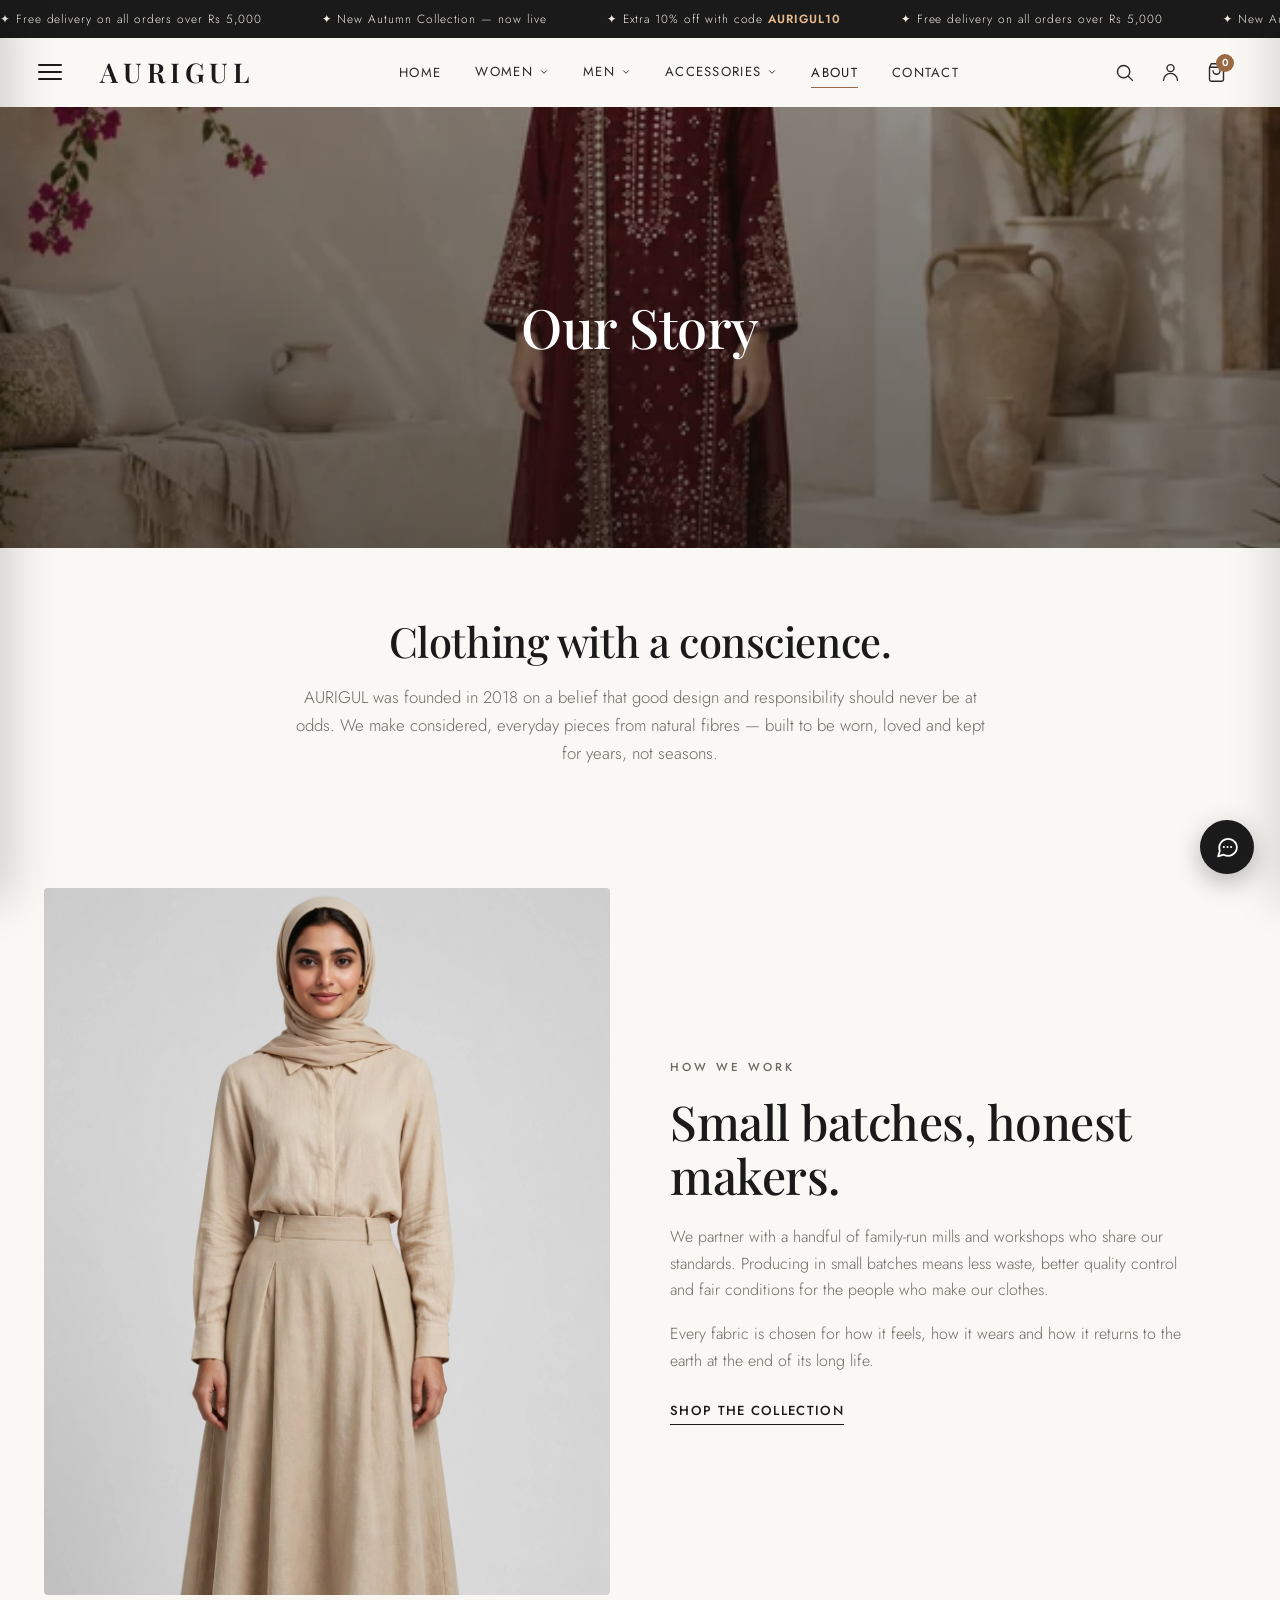
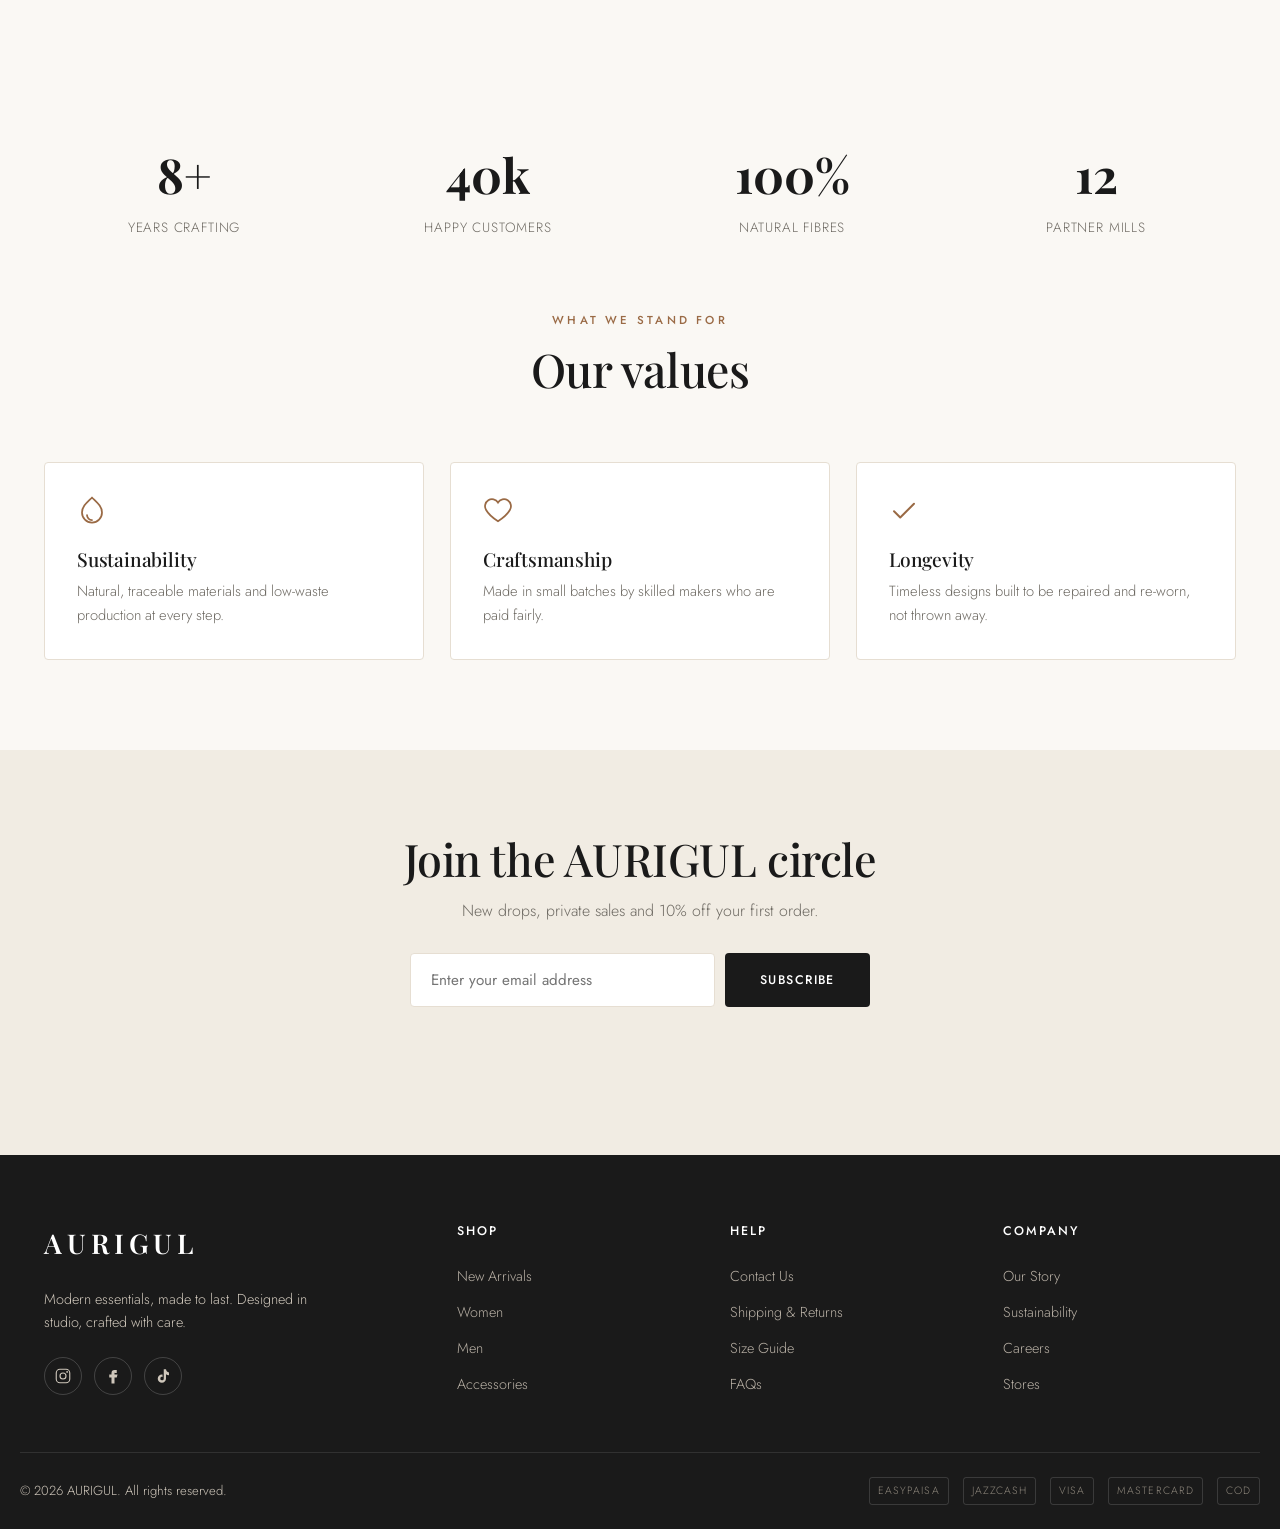
==== commit b95de5d4: "changes" ====
--- a/about.html
+++ b/about.html
@@ -8,7 +8,7 @@
   <link rel="preconnect" href="https://fonts.googleapis.com" />
   <link rel="preconnect" href="https://fonts.gstatic.com" crossorigin />
   <link href="https://fonts.googleapis.com/css2?family=Jost:wght@300;400;500;600&family=Playfair+Display:ital,wght@0,400;0,500;0,600;0,700;1,400&display=swap" rel="stylesheet" />
-  <link rel="stylesheet" href="css/style.css?v=27" />
+  <link rel="stylesheet" href="css/style.css?v=30" />
   <link rel="icon" href="data:image/svg+xml,<svg xmlns='http://www.w3.org/2000/svg' viewBox='0 0 100 100'><text y='.9em' font-size='90' font-family='serif'>A</text></svg>" />
 </head>
 <body>
@@ -149,7 +149,7 @@
 
   <button class="to-top" id="toTop" aria-label="Back to top">↑</button>
   <div class="toast" id="toast"></div>
-  <script src="js/main.js?v=27"></script>
-  <script src="js/chat.js?v=27"></script>
+  <script src="js/main.js?v=30"></script>
+  <script src="js/chat.js?v=30"></script>
 </body>
 </html>
--- a/css/style.css
+++ b/css/style.css
@@ -106,10 +106,17 @@
 /* ---------- Header ---------- */
 .header {
   position: sticky; top: 0; z-index: 100;
+  border-bottom: 1px solid transparent;
+  transition: box-shadow var(--t), border-color var(--t);
+}
+/* The tinted blur sits on a pseudo-element rather than on .header itself.
+   `backdrop-filter` makes an element the containing block for its
+   position:fixed descendants, which pinned the slide-in mobile menu inside
+   the 60px-tall header instead of letting it fill the screen. */
+.header::before {
+  content: ""; position: absolute; inset: 0; z-index: -1;
   background: rgba(250,248,244,.9);
   backdrop-filter: blur(10px);
-  border-bottom: 1px solid transparent;
-  transition: box-shadow var(--t), border-color var(--t);
 }
 .header.scrolled { border-color: var(--line); box-shadow: 0 4px 24px rgba(0,0,0,.04); }
 .nav {
@@ -268,6 +275,20 @@
 .hero__cta .btn--ghost:hover { background: #fff; color: var(--ink); }
 /* Under this width the copy column reaches the edges — swipe and dots take over */
 @media (max-width: 760px) { .hero__arrow { display: none; } }
+
+/* The band's 2.43 ratio makes it shortest, relative to its copy, between 861px
+   and 1500px: the title hits its 4.6rem ceiling at ~1227px and wraps to three
+   lines, but the band is not yet tall enough to hold them, so the copy runs
+   through the scroll cue. Phones asking for the "Desktop site" land in this
+   range too. Tighten the copy here rather than stretching the band, which
+   would crop the artwork; above 1500px the band has grown enough for the
+   full-size type. */
+@media (min-width: 861px) and (max-width: 1500px) {
+  .hero__slide   { padding-bottom: 104px; }
+  .hero__eyebrow { margin-bottom: 14px; }
+  .hero__title   { font-size: clamp(2.2rem, 4.6vw, 3.4rem); margin-bottom: 16px; }
+  .hero__text    { font-size: .98rem; margin-bottom: 26px; }
+}
 .hero__scroll { position: absolute; bottom: 52px; left: 50%; transform: translateX(-50%); z-index: 3; width: 26px; height: 42px; border: 1.5px solid rgba(255,255,255,.6); border-radius: 14px; display: grid; justify-items: center; padding-top: 8px; }
 @media (max-width: 600px) { .hero__scroll { display: none; } }
 .hero__scroll span { width: 3px; height: 8px; background: #fff; border-radius: 3px; animation: scrolldot 1.6s infinite; }
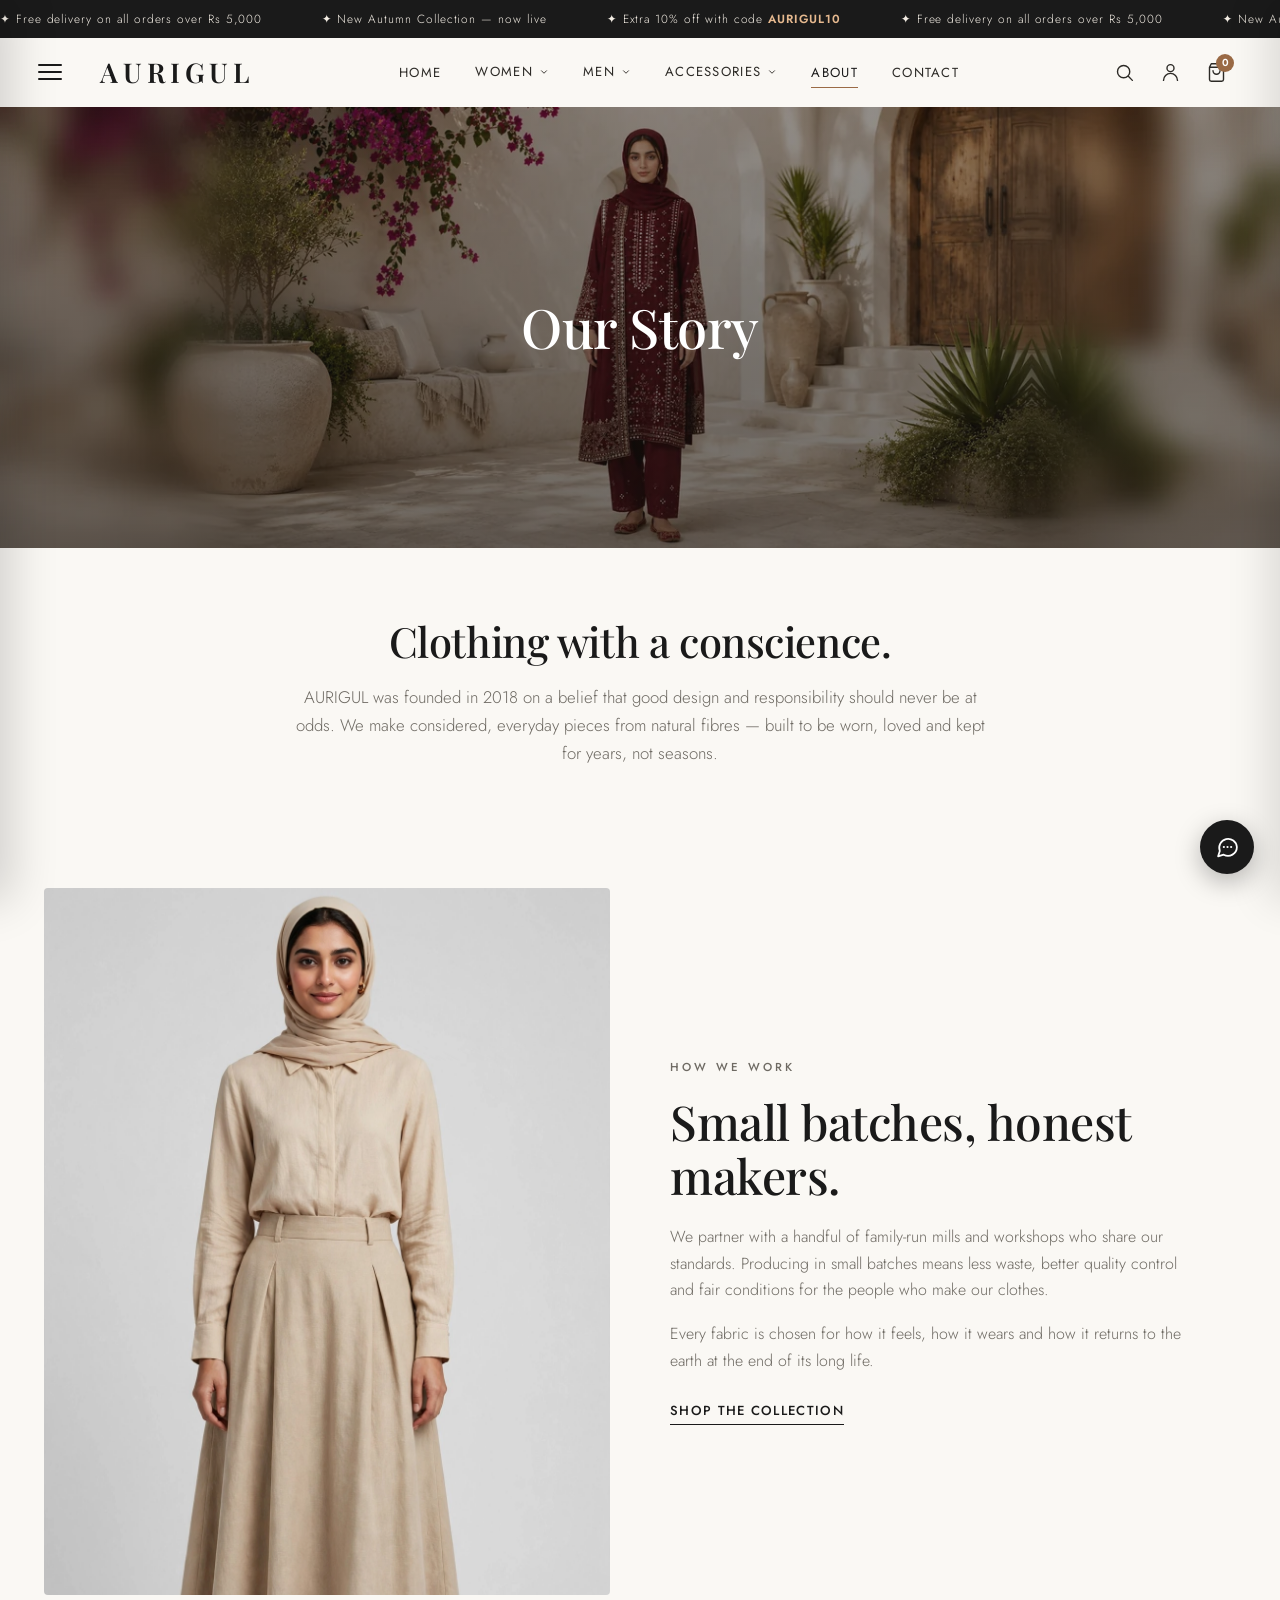
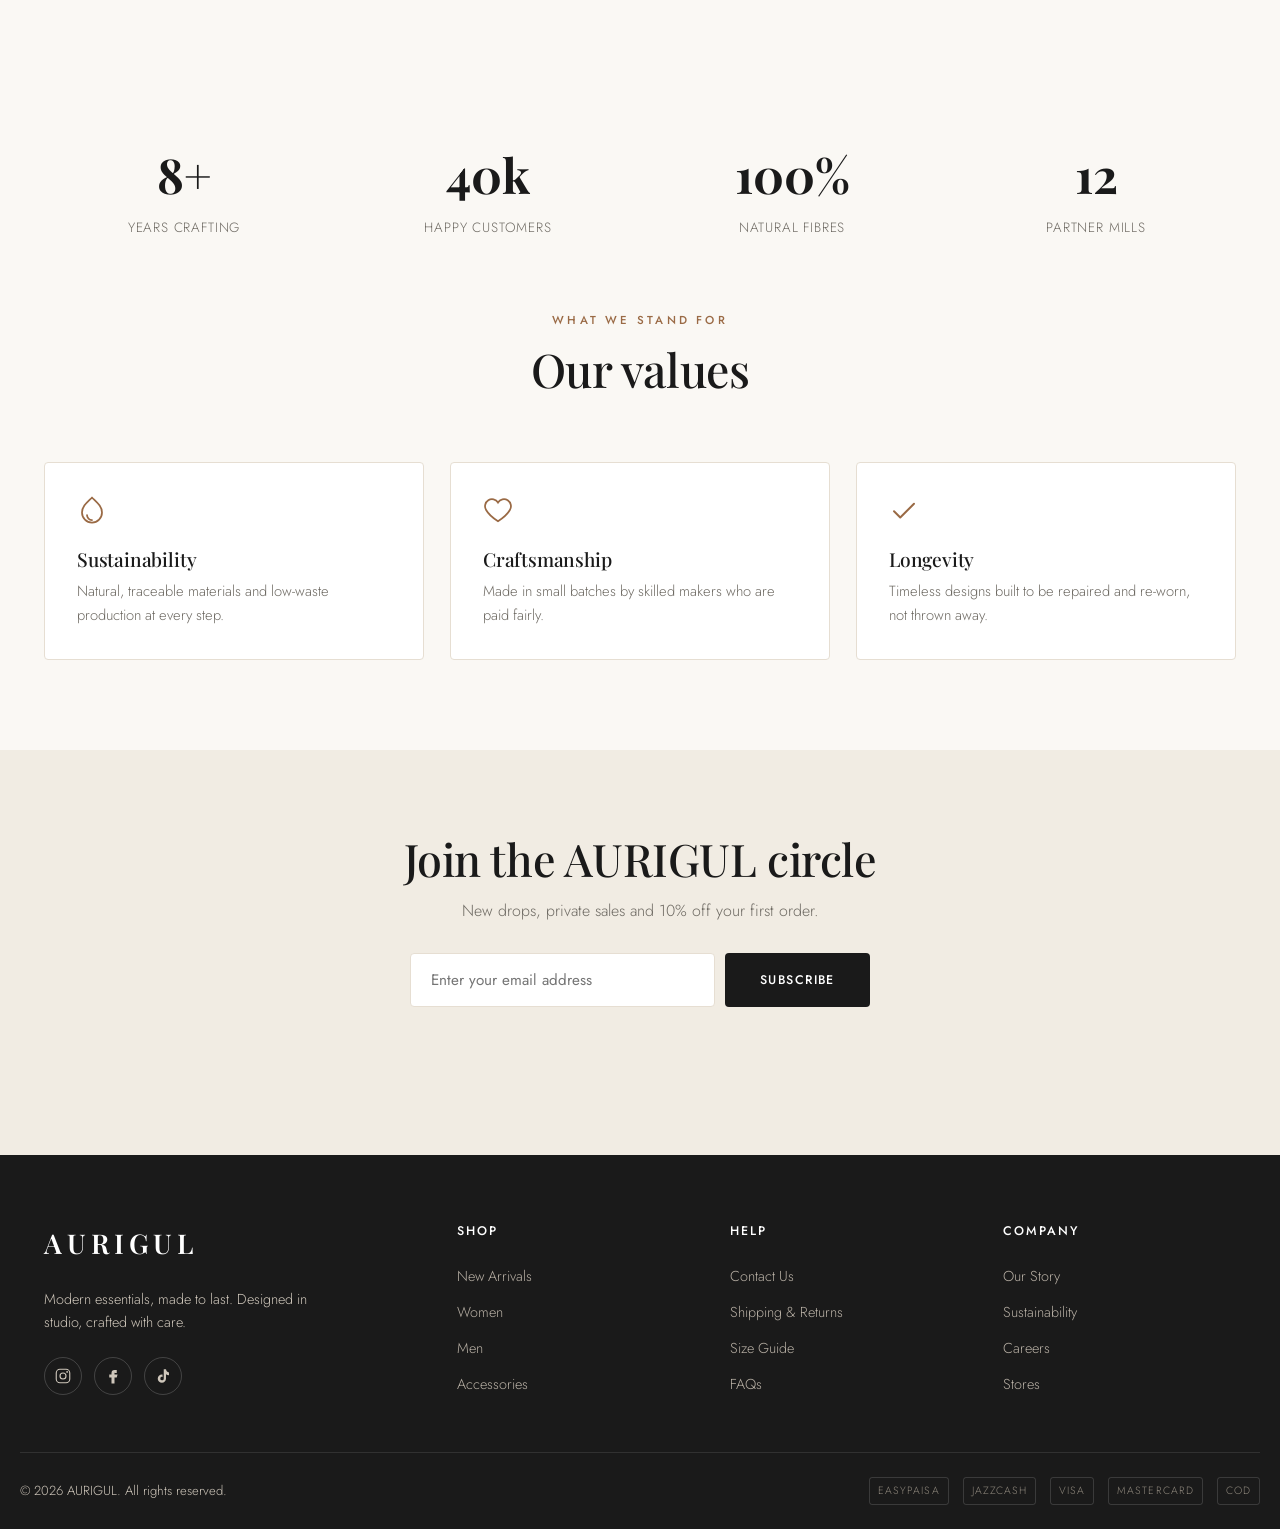
==== commit 5ec19f32: "changes" ====
--- a/about.html
+++ b/about.html
@@ -8,7 +8,7 @@
   <link rel="preconnect" href="https://fonts.googleapis.com" />
   <link rel="preconnect" href="https://fonts.gstatic.com" crossorigin />
   <link href="https://fonts.googleapis.com/css2?family=Jost:wght@300;400;500;600&family=Playfair+Display:ital,wght@0,400;0,500;0,600;0,700;1,400&display=swap" rel="stylesheet" />
-  <link rel="stylesheet" href="css/style.css?v=30" />
+  <link rel="stylesheet" href="css/style.css?v=31" />
   <link rel="icon" href="data:image/svg+xml,<svg xmlns='http://www.w3.org/2000/svg' viewBox='0 0 100 100'><text y='.9em' font-size='90' font-family='serif'>A</text></svg>" />
 </head>
 <body>
@@ -149,7 +149,7 @@
 
   <button class="to-top" id="toTop" aria-label="Back to top">↑</button>
   <div class="toast" id="toast"></div>
-  <script src="js/main.js?v=30"></script>
-  <script src="js/chat.js?v=30"></script>
+  <script src="js/main.js?v=31"></script>
+  <script src="js/chat.js?v=31"></script>
 </body>
 </html>
--- a/css/style.css
+++ b/css/style.css
@@ -740,7 +740,12 @@
   .nav__menu li { width: 100%; border-bottom: 1px solid var(--line); }
   .nav__link { display: block; padding: 16px 0; font-size: .95rem; }
   .nav__link::after { display: none; }
-  .nav__toggle { display: flex; order: -1; }
+  /* Mobile uses the same slide-in drawer as the desktop hamburger — the promo
+     header, the category accordion and the page links — instead of a second,
+     plainer menu. The old slide-in list is retired rather than left off-screen,
+     where it would still be reachable by keyboard. */
+  .nav__menu { display: none; }
+  .nav__toggle { display: none; }
   /* Mobile: keep the logo inline next to the hamburger on the LEFT.
      (Do NOT position:absolute here — that also broke the footer logo,
      which shares the .logo class, making it overlap the tagline.) */
@@ -757,9 +762,7 @@
   .contact { grid-template-columns: 1fr; gap: 40px; }
   .checkout { grid-template-columns: 1fr; gap: 34px; }
   .summary { position: static; }
-  /* On small screens the existing nav hamburger (navToggle) opens the
-     menu, so the desktop menu hamburger is hidden. */
-  .menu-ham { display: none; }
+  .menu-ham { display: inline-flex; }
 }
 
 @media (max-width: 600px) {
